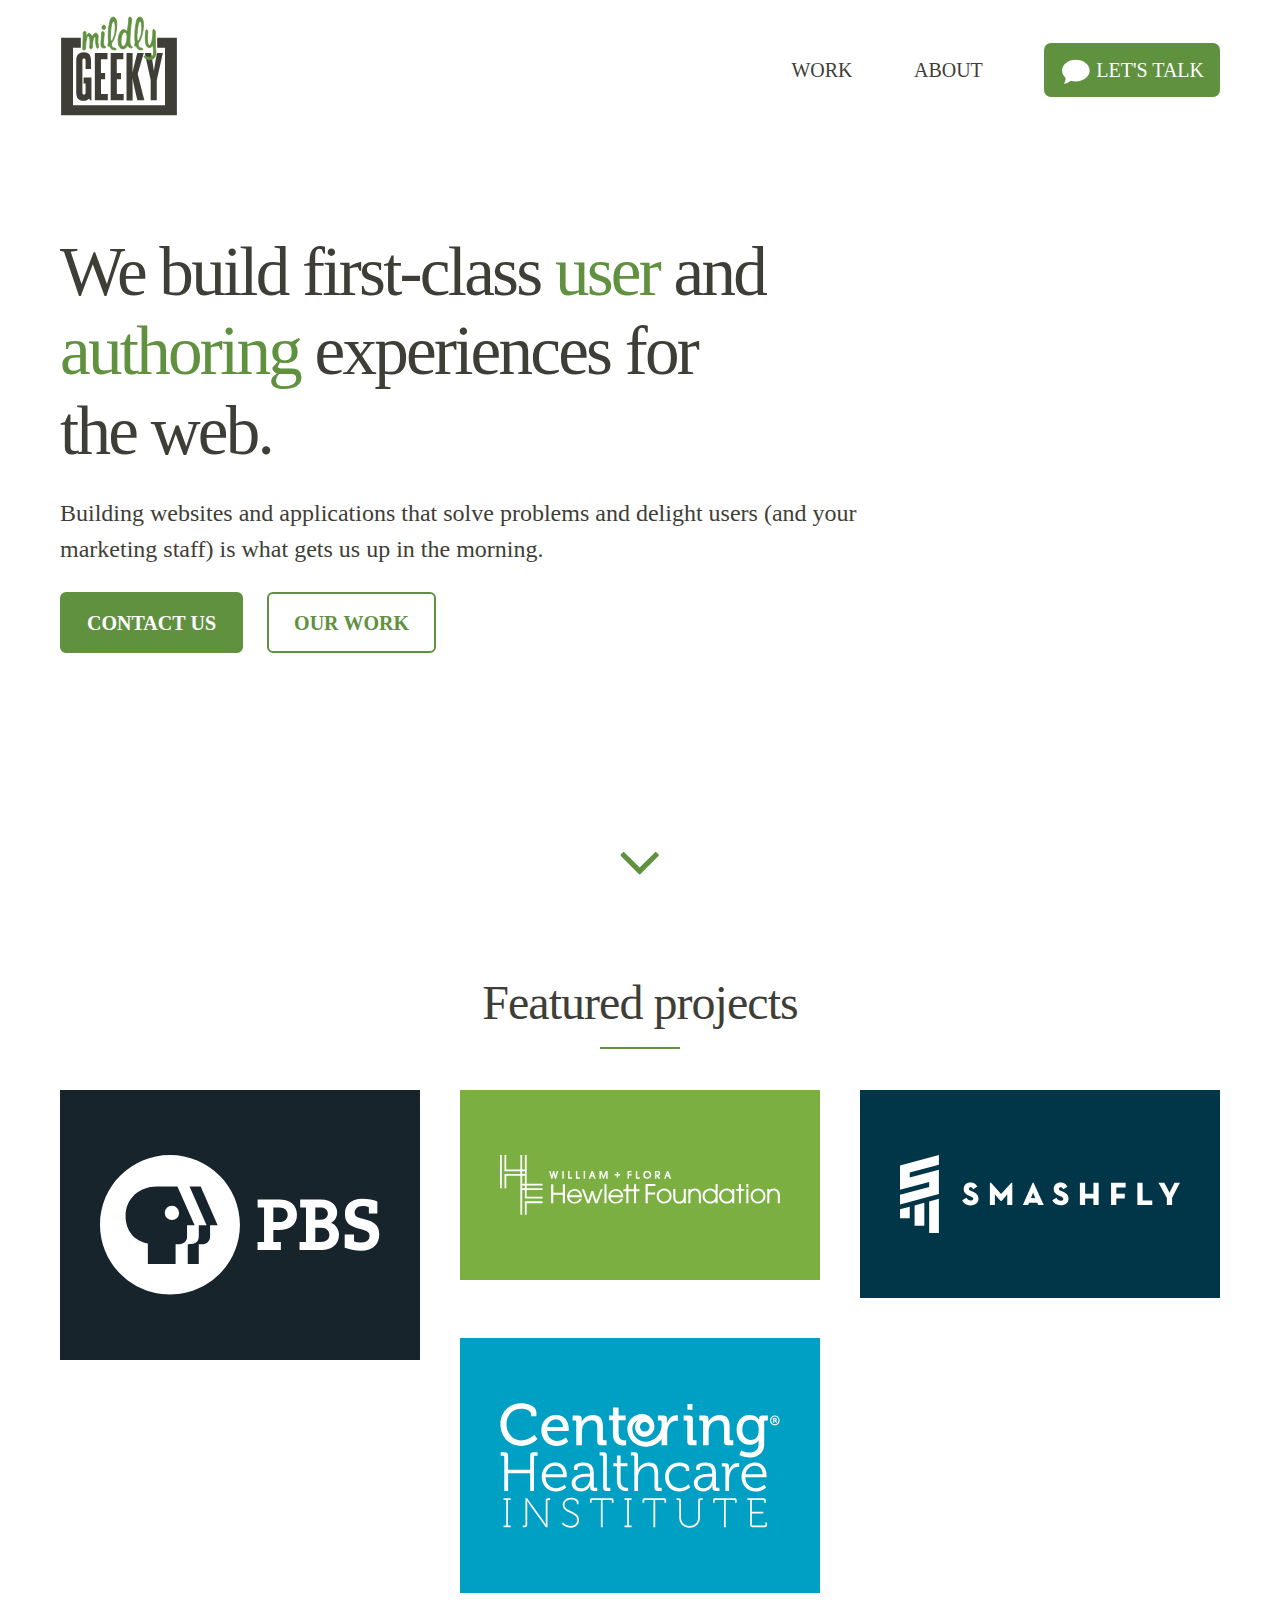
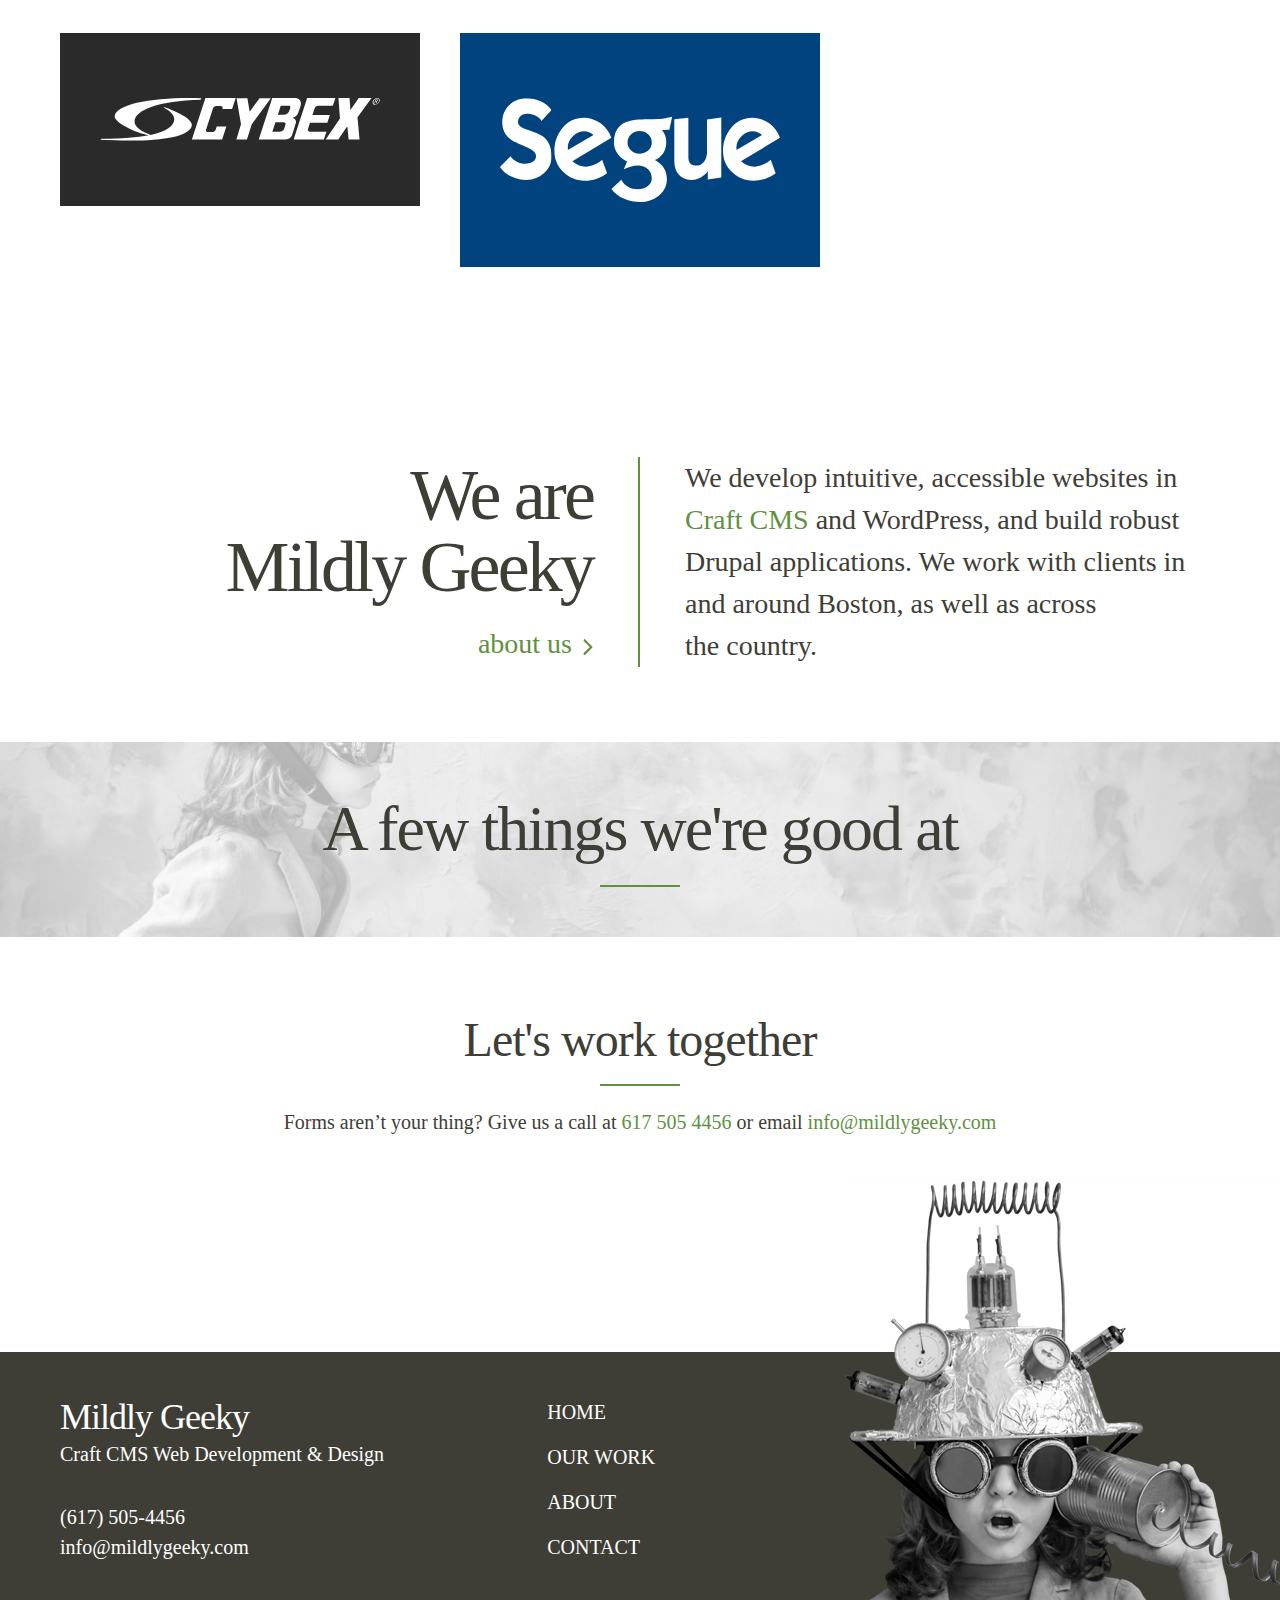
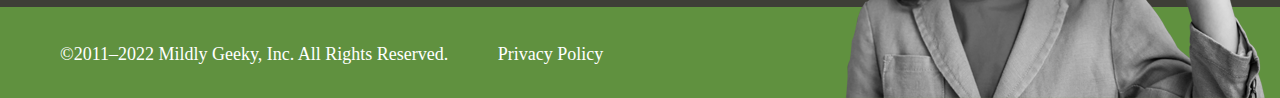
==== public/index.html @ 371261ff "Adds static site" ====
<!doctype html>
<html class="no-js" lang="">
<head>
    <meta charset="utf-8">
    <meta http-equiv="x-ua-compatible" content="ie=edge">
    <meta name="viewport" content="width=device-width, initial-scale=1">
    <script type="text/javascript" id="hs-script-loader" async defer src="https://js.hs-scripts.com/2358471.js"></script>
    <style>*{margin:0;padding:0;box-sizing:border-box}html{font-size:62.5%}body{font-family:"Whitney A","Whitney B","Helvetica Neue";color:#3e3e37;font-size:1.6rem;line-height:1.5;overflow-x:hidden;-webkit-font-smoothing:antialiased;-moz-osx-font-smoothing:grayscale}h1,h2,h3,h4,h5,h6{font-family:"Gotham A","Gotham B","Helvetica Neue";line-height:1.15;font-weight:400}h1,h2,h3,h4,h5,h6,ol blockquote,p,ul{margin-top:1em}h1:first-child,h2:first-child,h3:first-child,h4:first-child,h5:first-child,h6:first-child,ol blockquote:first-child,p:first-child,ul:first-child{margin-top:0}nav ol,nav ul{list-style:none}nav a{text-decoration:none;color:inherit}svg{max-width:100%}.container-wrap{padding:1em}.container{margin:0 auto;padding:0 20px;max-width:1200px}.cf:after{content:"";display:table;clear:both}.inline{display:inline-block}.inline-column{display:inline-block;float:left}.relative{position:relative}.hidden{display:none}.green-gradient{background-image:linear-gradient(-35deg,#497929 0,#60913f 70%)}.light-gray-gradient{background-image:linear-gradient(-35deg,#d9d9d9 0,#f6f6f6 70%)}.bold{font-weight:700}.centered{text-align:center}.uppercase{text-transform:uppercase}.heading--underlined{position:relative}.heading--underlined:after{content:"";width:80px;height:2px;background:#60913f;position:absolute;left:50%;margin-left:-40px;bottom:-.4em}.body-text a{color:#60913f;text-decoration:none}.body-text a:hover{color:#60913f;text-decoration:underline}.body-text p{margin:1em 0 0 0}.body-text p:first-of-type{margin-top:0}.green-link{color:#60913f;text-decoration:none}.green-link:hover{color:#457127}.green-link--hover-underline{color:#60913f;text-decoration:none}.green-link--hover-underline:hover{color:#457127;text-decoration:underline}h1{font-size:4.2rem;letter-spacing:-.04em;line-height:1}h2{font-size:3.6rem;letter-spacing:-.03em}h3{font-size:3.2rem;letter-spacing:-.02em}h4{font-size:2.8rem}h5{font-size:2rem}.large-text{font-size:2.2rem}.medium-text{font-size:2rem}.standard-text{font-size:1.8rem}.small-text{font-size:1.6rem}@media (min-width:768px){h1{font-size:5.4rem}h2{font-size:4.8rem}h3{font-size:4rem}h4{font-size:3.2rem}.large-text{font-size:2.6rem}.medium-text{font-size:2.2rem}.standard-text{font-size:1.9rem}.small-text{font-size:1.7rem}}@media (min-width:1260px){h1{font-size:7.2rem}h2{font-size:6.4rem}h3{font-size:4.8rem}h4{font-size:3.6rem}.large-text{font-size:2.8rem}.medium-text{font-size:2.4rem}.standard-text{font-size:2rem}.small-text{font-size:1.8rem}}button[type=submit],input[type=submit]{font-family:"Whitney A","Whitney B","Helvetica Neue"}.btn{display:inline-block;padding:.4em .6em;margin:0 1em .75em 0;font-size:1.6rem;border-width:2px;border-style:solid;border-radius:.3em;text-decoration:none;text-transform:uppercase;color:#fff;font-weight:700;transition:all .15s ease-in-out}.btn--small{padding:.4em .7em;font-size:1.6rem}.btn.solid-white{background-color:#fff;border-color:#fff;color:#60913f}.btn.white-outlined{background-color:transparant;border-color:#fff}.btn.white-outlined:hover{background-color:rgba(255,255,255,.2)}.btn.solid-green{background-color:#60913f;border-color:#60913f;color:#fff}.btn.green-outlined{background-color:transparant;border-color:#60913f;color:#60913f}.btn.green-outlined:hover{background-color:rgba(96,145,63,.2)}.btn.dark-outlined{background-color:transparant;border-color:#3e3e37;color:#3e3e37}.btn.dark-outlined:hover{background-color:rgba(200,200,200,.2)}.btn:hover{opacity:.8}.btn .sprite--right-arrow svg{display:inline;width:10px;height:16px;vertical-align:middle;margin:-4px 0 0 4px}@media (min-width:768px){.btn{padding:.5em .8em;border-radius:.3em;font-size:1.8rem}.btn--small{padding:.5em 1em;font-size:1.8rem}}@media (min-width:1024px){.btn{padding:.67em 1.25em;border-radius:.3em;font-size:2rem}.btn--small{padding:.5em 1em;font-size:1.8rem}}html{background:#fff}.svg-sprite{display:none}.block--large-padding{padding-top:50px;padding-bottom:50px}.block--medium-padding{padding-top:30px;padding-bottom:30px}.block--small-padding{padding-top:20px;padding-bottom:20px}.block--no-padding{padding-top:0;padding-bottom:0}@media (min-width:1024px){.block--large-padding{padding-top:75px;padding-bottom:75px}.block--medium-padding{padding-top:40px;padding-bottom:40px}}.title-bar{background:#60913f;margin-top:81px;color:#fff;padding:20px 0}.title-bar h3{font-weight:400;margin:0}@media (min-width:768px){.title-bar{margin-top:140px}}body.fixed .title-bar{margin-top:0;padding-top:81px}.horizontal-line hr{border:0;height:2px;background:#eaeaea}.hero .sprite--down-arrow{color:#60913f;display:block;z-index:1001;width:32px;height:18px;position:absolute;left:50%;margin-left:-16px;bottom:20px}.hero .sprite--down-arrow svg{display:inline-block;width:32px;height:18px}@media (min-width:768px){.hero .sprite--down-arrow{width:40px;height:23px;margin-left:-20px;bottom:25px}.hero .sprite--down-arrow svg{width:40px;height:23px}}.fade-on-hover{transition:opacity .2s}.fade-on-hover:hover{opacity:.7}.skip-link{position:absolute;top:-1000px;left:-1000px;height:1px;width:1px;text-align:left;overflow:hidden;font-size:12px}.skip-link:active,.skip-link:focus,.skip-link:hover{left:0;top:0;width:auto;height:auto;overflow:visible}.project-link{font-size:2rem;line-height:1;margin-top:1.5em}.project-link svg{width:20px;height:17px;vertical-align:top;margin:2px 7px 0 0;color:#3e3e37}.projects-filter{margin-bottom:50px}.projects-filter__filter{display:inline-block;width:23.5%;margin-right:2%}.projects-filter label{display:block;margin-bottom:5px;text-transform:uppercase}.projects-filter__reset{display:inline-block;width:10%;vertical-align:bottom;margin-bottom:3px}.projects-filter__reset button{border:0;background:0 0;line-height:52px;font-size:1.6rem;text-transform:uppercase;cursor:pointer}.projects-filter__reset button.hidden{display:none}.projects-filter__reset button .sprite{display:inline-block;margin-right:4px}.projects-filter__reset button .sprite svg{width:32px;height:32px;vertical-align:middle}.background-with-text{padding-top:100px;padding-bottom:100px}.background-with-text__inner{max-width:900px;text-align:center;margin:0 auto}@media (min-width:768px){.background-with-text{padding-top:125px;padding-bottom:125px}}@media (min-width:1024px){.background-with-text{padding-top:150px;padding-bottom:150px}}.big-ol-cta{padding:50px 0;color:#fff;text-align:center}.big-ol-cta h3{font-weight:400}.big-ol-cta p{margin:1em auto 1.33em;max-width:766px}.big-ol-cta__btns{margin-top:1em}.company-intro__heading{font-weight:400;margin:0}.company-intro__col{text-align:center}.company-intro__col:first-child{margin-bottom:20px}@media (min-width:1024px){.company-intro__columns{display:table-row}.company-intro__col{display:table-cell;vertical-align:middle;width:50%}.company-intro__col:first-child{text-align:right;border-right:2px solid #60913f;padding-right:45px;margin-bottom:0}.company-intro__col:last-child{text-align:left;padding-left:45px}}.company-intro .about-link{display:block;margin-top:20px;color:#60913f;text-decoration:none}.company-intro .about-link:hover span{text-decoration:underline}.company-intro .about-link svg{display:inline;width:10px;height:16px;vertical-align:middle;margin:0 0 0 4px}.contact-form .heading{margin-bottom:40px}.contact-form__text{text-align:center;margin-bottom:40px}.featured-projects{color:#fff;padding-top:40px;position:relative}.featured-projects__items{margin-bottom:0!important}.featured-projects__dots-container{position:relative}.featured-projects__dots-container .slick-dots{position:absolute;left:20px;text-align:left;bottom:30px}.featured-projects .featured-project{overflow:hidden}.featured-projects .featured-project__heading{font-weight:400;position:relative;margin-bottom:20px}.featured-projects .featured-project__heading:after{content:"";display:block;width:40px;height:2px;background:#fff;position:absolute;bottom:-20px;left:0}.featured-projects .featured-project__summary{margin-top:40px}.featured-projects .featured-project .view-project-btn{margin-top:25px;margin-bottom:45px}.featured-projects .featured-project__image{max-width:100%;display:block;margin:0;box-shadow:0 2px 24px 0 rgba(0,0,0,.5)}@media (max-width:767px){.featured-projects{margin-bottom:45px}.featured-projects .featured-project__image{max-width:100%;height:auto;margin:0 auto}.featured-projects__dots-container .slick-dots{bottom:-45px;left:0;text-align:center}.featured-projects__dots-container .slick-dots li button{border-color:#3e3e37}.featured-projects__dots-container .slick-dots li:hover button{border-color:#3e3e37}.featured-projects__dots-container .slick-dots li.slick-active button{background:#3e3e37;opacity:1}.featured-projects__dots-container .slick-dots li.slick-active:hover button{border-color:#3e3e37}}@media (min-width:768px){.featured-projects{padding-top:75px}.featured-projects .featured-project__right{display:inline-block}.featured-projects .featured-project .view-project-btn{margin-bottom:95px}.featured-projects__dots-container .slick-dots{bottom:45px}}@media (min-width:768px) and (max-width:1023px){.featured-projects .featured-project__column{display:table-cell}.featured-projects .featured-project__left{vertical-align:top;width:50%;padding-right:5%}.featured-projects .featured-project__right{vertical-align:bottom;width:50%}.featured-projects .featured-project__image{max-width:145%}}@media (min-width:1024px){.featured-projects .featured-project__column{display:table-cell}.featured-projects .featured-project__left{vertical-align:top;width:42%;padding-right:5%}.featured-projects .featured-project__right{vertical-align:bottom;width:58%}.featured-projects .featured-project .view-project-btn{margin-top:50px}}.form{max-width:1024px;margin:0 auto 50px auto}.form .form-group{margin-bottom:20px}.form .form-group label{display:block;margin-bottom:5px;text-transform:uppercase;color:#3e3e37}.form .form-group label.required:after{content:"";display:inline-block;width:10px;height:10px;vertical-align:top;margin:4px 0 0 7px;background:url(_ui/images/asterisk.svg);background-repeat:no-repeat;background-size:cover}.form .form-group ul.errors{margin-top:5px;list-style-type:none;color:#c00}.form input[type=email],.form input[type=text]{width:100%;font-size:1.6rem;border-radius:7px;border:1px solid #999;padding:12px 12px}.form textarea{width:100%;font-size:1.8rem;border-radius:7px;border:1px solid #999;padding:14px 18px;resize:vertical;height:100px;min-height:100px}.form .form-group.has-error input[type=email],.form .form-group.has-error input[type=text]{border-color:#c00}.form ::-webkit-input-placeholder{color:#a9a9a9;font-style:italic}.form ::-moz-placeholder{color:#a9a9a9;font-style:italic}.form :-ms-input-placeholder{color:#a9a9a9;font-style:italic}.form :-moz-placeholder{color:#a9a9a9;font-style:italic}.form .full-col{width:100%}.form__submit-row .required-field-info .text:before{content:"";display:inline-block;width:10px;height:10px;vertical-align:top;margin:4px 7px 0 0;background:url(_ui/images/asterisk.svg);background-repeat:no-repeat;background-size:cover}.form__submit-row button[type=submit]{float:right;margin-right:0;cursor:pointer}.form__submit-row button[type=submit]:disabled{background-color:#bcbcbc;border-color:#bcbcbc;cursor:not-allowed}@media (max-width:767px){.form{max-width:480px}}@media (min-width:768px){.form .form-group{margin-bottom:30px}.form .half-col{display:inline-block;width:48%}.form .half-col:not(:nth-child(2n)){margin-right:4%}.form .third-col{display:inline-block;float:left;width:30%}.form .third-col:not(:nth-child(3n)){margin-right:5%}}@media (min-width:1024px){.form input[type=email],.form input[type=text]{font-size:1.8rem;padding:14px 14px}}.site-footer{position:relative;color:#fff;margin-top:100px}.site-footer__contact,.site-footer__left,.site-footer__right{display:block;text-align:center}.site-footer__contact,.site-footer__left{margin-bottom:20px}.site-footer a{color:#fff;text-decoration:none;transition:all .15s ease-in-out}.site-footer a:hover{opacity:.5}.site-footer__image{display:none}.site-footer__top{background:#3e3e37;padding:45px 0 45px 0}.site-footer__top h4{font-weight:400;margin:0;letter-spacing:-1px}.site-footer__bottom{background:#60913f;line-height:1.5;padding:30px 0;text-align:center}.footer-nav li:not(:last-child){margin-bottom:.75em}.footer-nav a{text-transform:uppercase}.legal-nav{margin-top:4px}.legal-nav li{display:inline-block}.legal-nav li:not(:last-child):after{content:"|";opacity:.4;margin:0 8px}@media (min-width:540px){.site-footer__left,.site-footer__right{display:inline-block;float:left;text-align:left;margin-bottom:0}.site-footer__left{width:70%;padding-right:20px}.site-footer__right{width:30%}.site-footer__contact{position:absolute;bottom:0;left:20px;margin-bottom:0;text-align:left}}@media (min-width:900px){.site-footer__left{width:42%}.site-footer__right{width:25%}.site-footer__image{display:block;position:absolute;bottom:0;right:-160px;z-index:100}.site-footer__bottom{text-align:left}}@media (max-width:1199px){.site-footer__bottom .inline{display:block}}@media (min-width:1024px){.site-footer__image{right:-100px}}@media (min-width:1200px){__bottom{padding:42px 0}.legal-nav{margin-top:4px;margin-left:45px}}@media (min-width:1500px){.site-footer__image{right:0}}.site-header{position:absolute;top:0;left:0;z-index:10000;width:100%;padding-top:1em;padding-bottom:1em}.site-header__logo{display:inline-block;width:64px;height:54px;transition:all .15s ease-in-out}@media (min-width:768px){.site-header__logo{width:118px;height:100px}}.main-nav .contact svg{display:none}@media (max-width:579px){.main-nav{display:block;position:fixed;top:0;right:-260px;background:#3e3e37;width:260px;height:100%;padding:20px;color:#fff;transition:right .2s}.main-nav .close-mobile-nav{border:0;background:0 0;width:20px;height:20px;color:#fff;position:absolute;top:26px;right:20px;cursor:pointer}.main-nav .nav-links{margin-top:50px}.main-nav .nav-links li{display:block;margin:.75em 0;transition:opacity .2s}.main-nav .nav-links li:hover{opacity:.7}.main-nav .nav-links li a{text-transform:uppercase;font-size:1.8rem}}@media (min-width:580px){.main-nav{float:right}.main-nav .close-mobile-nav{display:none}.main-nav .nav-links{display:block;transition:all .15s ease-in-out;margin-top:0;text-transform:uppercase;font-size:1.8rem}.main-nav .nav-links a:not(.contact){display:inline-block;position:relative}.main-nav .nav-links li.active a{position:relative}.main-nav .nav-links li.active a .text{position:relative}.main-nav .nav-links li.active a .text:after{content:"";display:block;width:100%;height:2px;background:#60913f;position:absolute;bottom:-6px;left:0}.main-nav .nav-links a:hover{opacity:.7}.main-nav .nav-links li{display:inline-block;line-height:60px}.main-nav .nav-links li+li{margin-left:4.8vw}}@media (min-width:768px){.main-nav .nav-links{font-size:2rem}.main-nav .nav-links li{line-height:108px}.main-nav .nav-links li.active a .text:after{bottom:-8px}}@media (min-width:1360px){.main-nav .nav-links li+li{margin-left:3.6em}}@media (min-width:960px){.main-nav a.contact{background:#60913f;color:#fff;padding:.8em;border-radius:7px;transition:all .15s ease-in-out;position:relative}.main-nav a.contact svg{display:inline-block;position:relative;vertical-align:middle;width:32px;height:28px;fill:#fff;margin:-1px 4px 0 0}.main-nav li.active a.contact:after{display:none!important}}@media (max-width:579px){html.active-mobile-nav{overflow:hidden}html.active-mobile-nav .main-nav{overflow-y:auto;right:0}}.toggle-mobile-nav{width:25px;height:19px;background:0 0;color:#60913f;border:0;position:absolute;top:36px;right:20px;cursor:pointer}@media (min-width:580px){.toggle-mobile-nav{display:none}}@media (min-width:580px){body.fixed .site-header{position:fixed;background:rgba(255,255,255,.9);z-index:10000;box-shadow:0 5px 5px rgba(0,0,0,.15);padding-top:.65em;padding-bottom:.65em}body.fixed .site-header+*{margin-top:0}body.fixed .site-header__logo{width:64px;height:54px}body.fixed .nav-links li{display:inline-block;font-size:1.8rem;line-height:54px}body.fixed .nav-links a:not(.contact):after{bottom:.45em}body.fixed .nav-links a:not(.contact):hover:after{bottom:.7em}}@media (min-width:960px){body.fixed .contact{padding:.7em .8em}}.homepage-hero{padding-top:190px}.homepage-hero__inner{padding-bottom:100px}.homepage-hero__heading{font-size:3.6rem;line-height:1.15;font-weight:400}.homepage-hero__heading strong{color:#60913f;font-weight:inherit}.homepage-hero__text{margin-top:25px}.homepage-hero__buttons{margin-top:25px}@media (min-height:740px){.homepage-hero{height:100vh;padding:0}.homepage-hero__inner{position:absolute;top:50%;transform:translate(0,-50%);padding-right:20px;padding-bottom:0}}@media (min-width:480px){.homepage-hero__heading{font-size:4.2rem}}@media (min-width:768px) and (max-width:1319px){.homepage-hero__heading{font-size:5.4vw;max-width:825px}.homepage-hero__text{max-width:825px}}@media (min-width:1320px){.homepage-hero__heading{font-size:6.8rem;max-width:875px}.homepage-hero__text{max-width:875px}}.services-listing-container{margin-bottom:-30px}@media (min-width:480px) and (max-width:767px){.services-listing-container{margin-bottom:-6%}}@media (min-width:768px){.services-listing-container{margin-bottom:-5%}}.service-single{text-align:center;display:block;border-bottom:2px solid #eaeaea;padding-bottom:30px;margin-bottom:40px}.service-single__icon{display:block;position:relative;height:85px}.service-single__icon-container{width:85px;height:85px;position:absolute;left:50%;transform:translate(-50%,0)}.service-single__icon-container img{max-width:100%;height:auto}.service-single__title{display:block;font-size:2.4rem;line-height:1.1;font-weight:400;max-width:325px;margin:20px auto 0 auto}.service-single__description{margin-top:15px}.service-single__button{margin-top:25px}.service-single__button .btn{margin-right:0}@media (min-width:480px) and (max-width:767px){.service-single{display:inline-block;float:left;width:48%;margin-right:4%;margin-bottom:6%;padding-bottom:0;border-bottom:0}.service-single:nth-child(2n){margin-right:0}}@media (min-width:768px){.service-single{display:inline-block;float:left;width:31%;margin-right:3.5%;margin-bottom:5%;padding-bottom:0;border-bottom:0;padding-left:10px;padding-right:10px}.service-single:nth-child(3n){margin-right:0}.service-single__title{font-size:2.8rem}.service-single__icon{transition:all .1s}.service-single__icon:hover .service-single__icon-container{width:100px;height:100px;margin-top:-5px}.service-single__icon-container{transition:all .1s}}@media (min-width:1024px){.service-single__title{font-size:3.2rem}.service-single__icon{height:100px}.service-single__icon:hover .service-single__icon-container{width:120px;height:120px;margin-top:-10px}.service-single__icon-container{width:100px;height:100px}}.page-hero{padding-top:116px}.page-hero__inner{width:100%;padding:0 0 120px 0;color:#3e3e37}.page-hero__pre-heading{margin-bottom:12px}.page-hero__heading{font-weight:400;margin:0}.page-hero__icon{display:none}.page-hero .underlined{position:relative}.page-hero .underlined:after{content:"";display:block;width:48px;height:2px;background-color:#60913f;margin-top:25px}.page-hero__intro{margin-top:10px;max-width:720px}.page-hero--no-background:after{content:"";display:block;position:absolute;bottom:0;left:0;width:100%;height:192px;background-image:linear-gradient(-180deg,#fff 1%,#f7f7f7 98%);z-index:-1}@media (min-height:500px){.page-hero{height:100vh}.page-hero__inner{position:absolute;top:50%;left:50%;transform:translate(-50%,-50%);padding:0 20px}}@media (min-width:768px){.page-hero{padding-top:140px}}@media (min-width:900px){.page-hero__inner{width:900px}.page-hero .underlined:after{width:64px}}@media (min-width:1024px){.page-hero--has-icon .page-hero__inner{padding-left:150px}.page-hero__icon{display:block;width:105px;height:105px;position:absolute;top:50%;transform:translate(0,-50%);left:0}.page-hero__icon img{max-width:100%;height:auto}}@media (min-width:1260px){.page-hero--has-icon .page-hero__inner{padding-left:170px}.page-hero__icon{display:block;width:125px;height:125px}}.pagination{text-align:center}.pagination .current,.pagination a{display:inline-block;text-decoration:none;font-size:2rem;width:40px;height:40px;line-height:40px;margin:0 8px}.pagination a{background-color:#eaeaea;color:#3e3e37}.pagination a:hover{background-color:#60913f;color:#fff}.pagination .current{background-color:#3e3e37;color:#fff}.project-images__image{max-width:550px;margin:0 auto 30px auto}.project-images__image img{max-width:100%;height:auto;display:block;margin:0}.project-images__caption{margin-top:15px}@media (min-width:640px){.project-images__image{margin-bottom:50px}}@media (min-width:950px){.project-images__image{display:inline-block;float:left;width:47%;margin:0 6% 6% 0;max-width:auto}.project-images__image:nth-child(2n){margin-right:0}}.projects-listing .heading{margin-bottom:60px}.projects-listing__buttons{text-align:center}.projects-listing__container.loading{opacity:.2}.project-single{text-decoration:none;position:relative;padding:25px 0;transition:all .15s ease-in-out}.project-single .logo-container{display:table;width:100%}.project-single .logo{display:table-cell;width:100%;vertical-align:middle;padding:20px;transition:all .15s ease-in-out}.project-single .logo-image{display:block;margin:0 auto;max-width:100%;height:auto;transition:all .15s ease-in-out}.project-single .footer{display:block;text-align:center;color:#fff;font-size:2rem;line-height:2.5;text-transform:uppercase;height:0;overflow:hidden;transition:all .15s ease-in-out;position:absolute;bottom:0;left:0;width:100%}.project-single .footer .sprite svg{display:inline;width:10px;height:16px;vertical-align:middle;margin:-4px 0 0 6px}@media (max-width:479px){.project-single{display:block;max-width:325px;margin:0 auto 25px auto}}@media (min-width:480px){.project-single:after{content:"";display:block;width:100%;height:100%;position:absolute;top:0;left:0;transition:all .15s ease-in-out;z-index:-1}.project-single:hover .logo-image{margin-top:-40px;transition-delay:.2s}.project-single:hover .footer{height:50px;width:104%;bottom:-3%;left:-2%;transition-delay:.2s}.project-single:hover:after{width:104%;height:106%;top:-3%;left:-2%;transition-delay:.2s}}@media (min-width:480px) and (max-width:1023px){.project-single{display:inline-block;float:left;vertical-align:top;width:48%;margin-right:4%;margin-bottom:4%}.project-single:nth-child(2n){margin-right:0}.project-single .logo{padding:30px}}@media (min-width:1024px){.project-single{display:inline-block;float:left;vertical-align:top;width:31%;margin-right:3.5%;margin-bottom:3.5%}.project-single:nth-child(3n){margin-right:0}.project-single .logo{padding:40px}}.empty-project-single .logo{height:200px}.quote .sprite{opacity:.15;position:absolute;top:-50px;left:-35px}.quote .sprite svg{width:120px;height:90px}.quote footer{position:relative;margin-top:20px;padding-top:20px}.quote footer:before{content:"";display:block;width:40px;height:2px;position:absolute;top:0;left:0}@media (min-width:640px){.quote .sprite{top:-75px;left:-45px}.quote .sprite svg{width:200px;height:150px}}.quote-block .quote{margin-top:20px;padding:0}.quote-block .quote footer:before{background-color:#60913f}.quote-block.light-text .quote{color:#fff}.quote-block.light-text .quote footer:before{background-color:#fff}.quote-block__quote{padding:30px 0 0 50px;position:relative}.quote-block--no-image .quote-block__quote{max-width:900px;margin:0 auto}.quote-block--has-image .quote-block__quote{margin-bottom:40px}.quote-block--has-image img{max-width:100%;height:auto}@media (min-width:640px){.quote-block .quote{margin-top:50px}}@media (max-width:899px){.quote-block .container{max-width:640px;margin:0 auto}}@media (min-width:900px){.quote-block--has-image .quote-block__quote{width:35%;float:left;margin-bottom:0}.quote-block--has-image .quote-block__image{width:65%;float:right}}.project-quote{margin:20px 0;overflow:hidden;padding:0}.project-quote .container{position:relative}.project-quote .quote{position:relative;color:#fff}.project-quote .quote footer:before{background-color:#fff}.project-quote__inner{padding-top:40px}.project-quote__left{max-width:640px;margin:0 auto}.project-quote__image{display:block;max-width:640px;margin:40px auto 0 auto;box-shadow:0 2px 24px 0 rgba(0,0,0,.5)}@media (min-width:900px){.project-quote__inner{display:table-row;width:100%}.project-quote__column{display:table-cell}.project-quote__left{vertical-align:middle}.project-quote__right{vertical-align:bottom}.project-quote__image{max-width:100%;margin:0}}@media (min-width:900px) and (max-width:1199px){.project-quote__left{width:52%;padding-left:50px;padding-right:5%}.project-quote__right{width:48%;padding-top:60px}}@media (min-width:1200px){.project-quote__left{width:42%;padding-left:50px;padding-right:5%}.project-quote__right{width:58%;padding-top:75px}}.services-carousel{padding:50px 45px;background-size:auto 100%;background-position:center center;text-align:center}.services-carousel h2{font-weight:400}.services-carousel__header h2{position:relative}.services-carousel__header h2:after{display:block;width:80px;height:2px;background-color:#60913f;content:'';margin:.3em auto 0}.services-carousel__slide .container{max-width:640px;margin-bottom:40px}.services-carousel__slide-header h4{margin-top:.67em;font-family:"Whitney A","Whitney B","Helvetica Neue";color:#60913f;font-weight:400}.services-carousel__slide-blurb{margin:1em 0}.services-carousel__icon-container{width:100px;height:100px;margin:40px auto 30px auto}.services-carousel__icon-container img{max-width:100%;height:auto}.team-members .container{margin-bottom:-30px}.team-members__items{max-width:300px;margin:0 auto}.team-members .heading{margin-bottom:75px}@media (min-width:480px){.team-members__items{max-width:580%}}@media (min-width:768px){.team-members__items{max-width:100%}}.team-member{text-align:center;line-height:1.2;margin-bottom:30px}.team-member img{max-width:100%;height:auto;display:block;margin:0 0 15px 0}.team-member__name{font-weight:400;margin-bottom:.25em}@media (min-width:480px){.team-member{display:inline-block;float:left}}@media (min-width:480px) and (max-width:766px){.team-member{width:48%;margin-right:4%}.team-member:nth-child(2n){margin-right:0}}@media (min-width:768px){.team-member{width:23.125%;margin-right:2.5%}.team-member:nth-child(4n){margin-right:0}}.text-block .container{max-width:900px}.text-block--has-sidebar .text-block__body{margin-bottom:30px}.text-block__heading{margin:1em 0 .25em 0;font-weight:400;text-transform:uppercase}.text-block__heading:first-child{margin-top:0}.text-block__heading--small{font-size:2.2rem}.text-block__heading--medium{font-size:3.2rem}.text-block__heading--large{font-size:4.2rem}.text-block__sidebar ul{list-style-type:none;margin-top:.5em}.text-block__sidebar ul li{margin-bottom:.25em}@media (min-width:1024px){.text-block--has-sidebar .text-block__body{display:inline-block;float:left;width:83%;padding-right:5%;margin-bottom:0}.text-block--has-sidebar .text-block__sidebar{display:inline-block;float:left;width:27%;margin-right:-12%}}.text-section h5{text-transform:uppercase;font-weight:400;margin:.25em 0}.text-section__sidebar{margin-top:40px}.text-section__sidebar ul{list-style-type:none;margin-top:.5em}.text-section__sidebar ul li{margin-bottom:.25em}@media (min-width:768px){.text-section__col{display:inline-block;float:left}.text-section__heading{width:14%;margin-right:3%}.text-section__content{width:73%}.text-section--has-sidebar .text-section__content{width:54%;margin-right:4%}.text-section__sidebar{width:25%;margin-top:0}}@media (min-width:768px) and (max-width:1023px){.text-section__heading{width:14%;margin-right:3%}.text-section__content{width:83%}.text-section--has-sidebar .text-section__content{width:83%;margin-right:0}.text-section__sidebar{width:100%;margin-left:17%;margin-top:40px}}.mfp-bg{top:0;left:0;width:100%;height:100%;z-index:10102;overflow:hidden;position:fixed;background:#0b0b0b;opacity:.8}.mfp-wrap{top:0;left:0;width:100%;height:100%;z-index:10103;position:fixed;outline:0!important;-webkit-backface-visibility:hidden}.mfp-container{text-align:center;position:absolute;width:100%;height:100%;left:0;top:0;padding:0 8px;box-sizing:border-box}.mfp-container:before{content:'';display:inline-block;height:100%;vertical-align:middle}.mfp-align-top .mfp-container:before{display:none}.mfp-content{position:relative;display:inline-block;vertical-align:middle;margin:0 auto;text-align:left;z-index:10105}.mfp-ajax-holder .mfp-content,.mfp-inline-holder .mfp-content{width:100%;cursor:auto}.mfp-ajax-cur{cursor:progress}.mfp-zoom-out-cur,.mfp-zoom-out-cur .mfp-image-holder .mfp-close{cursor:zoom-out}.mfp-zoom{cursor:pointer;cursor:zoom-in}.mfp-auto-cursor .mfp-content{cursor:auto}.mfp-arrow,.mfp-close,.mfp-counter,.mfp-preloader{user-select:none}.mfp-loading.mfp-figure{display:none}.mfp-hide{display:none!important}.mfp-preloader{color:#ccc;position:absolute;top:50%;width:auto;text-align:center;margin-top:-.8em;left:8px;right:8px;z-index:10104}.mfp-preloader a{color:#ccc}.mfp-preloader a:hover{color:#fff}.mfp-s-ready .mfp-preloader{display:none}.mfp-s-error .mfp-content{display:none}button.mfp-arrow,button.mfp-close{overflow:visible;cursor:pointer;background:0 0;border:0;-webkit-appearance:none;display:block;outline:0;padding:0;z-index:10106;box-shadow:none;touch-action:manipulation}button::-moz-focus-inner{padding:0;border:0}.mfp-close{width:44px;height:44px;line-height:44px;position:absolute;right:0;top:0;text-decoration:none;text-align:center;opacity:.65;padding:0 0 18px 10px;color:#fff;font-style:normal;font-size:28px;font-family:Arial,Baskerville,monospace}.mfp-close:focus,.mfp-close:hover{opacity:1}.mfp-close:active{top:1px}.mfp-close-btn-in .mfp-close{color:#333}.mfp-iframe-holder .mfp-close,.mfp-image-holder .mfp-close{color:#fff;right:-6px;text-align:right;padding-right:6px;width:100%}.mfp-counter{position:absolute;top:0;right:0;color:#ccc;font-size:12px;line-height:18px;white-space:nowrap}.mfp-arrow{position:absolute;opacity:.65;margin:0;top:50%;margin-top:-55px;padding:0;width:90px;height:110px;-webkit-tap-highlight-color:transparent}.mfp-arrow:active{margin-top:-54px}.mfp-arrow:focus,.mfp-arrow:hover{opacity:1}.mfp-arrow:after,.mfp-arrow:before{content:'';display:block;width:0;height:0;position:absolute;left:0;top:0;margin-top:35px;margin-left:35px;border:medium inset transparent}.mfp-arrow:after{border-top-width:13px;border-bottom-width:13px;top:8px}.mfp-arrow:before{border-top-width:21px;border-bottom-width:21px;opacity:.7}.mfp-arrow-left{left:0}.mfp-arrow-left:after{border-right:17px solid #fff;margin-left:31px}.mfp-arrow-left:before{margin-left:25px;border-right:27px solid #3f3f3f}.mfp-arrow-right{right:0}.mfp-arrow-right:after{border-left:17px solid #fff;margin-left:39px}.mfp-arrow-right:before{border-left:27px solid #3f3f3f}.mfp-iframe-holder{padding-top:40px;padding-bottom:40px}.mfp-iframe-holder .mfp-content{line-height:0;width:100%;max-width:900px}.mfp-iframe-holder .mfp-close{top:-40px}.mfp-iframe-scaler{width:100%;height:0;overflow:hidden;padding-top:56.25%}.mfp-iframe-scaler iframe{position:absolute;display:block;top:0;left:0;width:100%;height:100%;box-shadow:0 0 8px rgba(0,0,0,.6);background:#000}img.mfp-img{width:auto;max-width:100%;height:auto;display:block;line-height:0;box-sizing:border-box;padding:40px 0 40px;margin:0 auto}.mfp-figure{line-height:0}.mfp-figure:after{content:'';position:absolute;left:0;top:40px;bottom:40px;display:block;right:0;width:auto;height:auto;z-index:-1;box-shadow:0 0 8px rgba(0,0,0,.6);background:#444}.mfp-figure small{color:#bdbdbd;display:block;font-size:12px;line-height:14px}.mfp-figure figure{margin:0}.mfp-bottom-bar{margin-top:-36px;position:absolute;top:100%;left:0;width:100%;cursor:auto}.mfp-title{text-align:left;line-height:18px;color:#f3f3f3;word-wrap:break-word;padding-right:36px}.mfp-image-holder .mfp-content{max-width:100%}.mfp-gallery .mfp-image-holder .mfp-figure{cursor:pointer}@media screen and (max-width:800px) and (orientation:landscape),screen and (max-height:300px){.mfp-img-mobile .mfp-image-holder{padding-left:0;padding-right:0}.mfp-img-mobile img.mfp-img{padding:0}.mfp-img-mobile .mfp-figure:after{top:0;bottom:0}.mfp-img-mobile .mfp-figure small{display:inline;margin-left:5px}.mfp-img-mobile .mfp-bottom-bar{background:rgba(0,0,0,.6);bottom:0;margin:0;top:auto;padding:3px 5px;position:fixed;box-sizing:border-box}.mfp-img-mobile .mfp-bottom-bar:empty{padding:0}.mfp-img-mobile .mfp-counter{right:5px;top:3px}.mfp-img-mobile .mfp-close{top:0;right:0;width:35px;height:35px;line-height:35px;background:rgba(0,0,0,.6);position:fixed;text-align:center;padding:0}}@media all and (max-width:900px){.mfp-arrow{transform:scale(.75)}.mfp-arrow-left{transform-origin:0}.mfp-arrow-right{transform-origin:100%}.mfp-container{padding-left:6px;padding-right:6px}}.selectboxit-container{position:relative;display:inline-block;vertical-align:top}.selectboxit-container *{font-size:1.8rem;-webkit-touch-callout:none;-o-user-select:none;user-select:none;outline:0;white-space:nowrap}.selectboxit-container .selectboxit{width:220px;cursor:pointer;margin:0;padding:0;overflow:hidden;border-radius:7px;border:1px solid #999;display:block;position:relative}.selectboxit-container .selectboxit:after{content:"";display:block;height:40px;width:40px;background:url(_ui/images/dropdown-arrow.svg);background-repeat:no-repeat;background-size:18px 11px;background-position:center center;position:absolute;top:0;right:0}.selectboxit-container select{display:block;width:100%}.selectboxit-container{width:100%}.selectboxit-container .selectboxit{width:100%}.selectboxit-container .selectboxit-open:after{content:"\f106"}.selectboxit-container .selectboxit-options a,.selectboxit-container span{height:40px;line-height:40px;display:block}.form--small-fields .selectboxit-container .selectboxit-options a,.form--small-fields .selectboxit-container span{height:40px;line-height:4rem}.selectboxit-container .selectboxit:focus{outline:0}.selectboxit-options .selectboxit-disabled,.selectboxit.selectboxit-disabled{opacity:.65;box-shadow:none;cursor:default}.selectboxit-text{text-indent:5px;overflow:hidden;text-overflow:ellipsis;float:left;position:absolute;top:0;left:5px}.selectboxit .selectboxit-option-icon-container{display:none}.selectboxit-container .selectboxit-options{box-sizing:border-box;min-width:100%;margin:0;padding:0;list-style:none;position:absolute;overflow-x:hidden;overflow-y:auto;cursor:pointer;display:none;z-index:99999;border-radius:8px;text-align:left;box-shadow:none}.selectboxit-option .selectboxit-option-anchor{padding:0 2px}.selectboxit-option .selectboxit-option-anchor:hover{text-decoration:none}.selectboxit-optgroup-header,.selectboxit-option{text-indent:5px;margin:0;list-style-type:none}.selectboxit-option-first{border-top-right-radius:2px;border-top-left-radius:2px}.selectboxit-optgroup-header+.selectboxit-option-first{border-top-right-radius:0;border-top-left-radius:0}.selectboxit-option-last{border-bottom-right-radius:2px;border-bottom-left-radius:2px}.selectboxit-optgroup-header{font-weight:700}.selectboxit-optgroup-header:hover{cursor:default}.selectboxit-arrow-container{width:48px;position:absolute;right:0}.selectboxit .selectboxit-arrow-container .selectboxit-arrow{margin:0 auto;position:absolute;top:50%;right:0;left:0;display:none}.selectboxit .selectboxit-arrow-container .selectboxit-arrow.ui-icon{display:none;top:30%}.selectboxit-container .selectboxit-option-icon{margin:0;padding:0;vertical-align:middle}.selectboxit-option-icon-url{width:18px;background-size:18px 18px;background-repeat:no-repeat;height:100%;background-position:center;float:left}.selectboxit-rendering{display:inline-block!important;zoom:1!important;visibility:visible!important;position:absolute!important;top:-9999px!important;left:-9999px!important}.jqueryui .ui-icon{background-color:inherit}.jqueryui .ui-icon-triangle-1-s{background-position:-64px -16px}.selectboxit-btn{background-color:#fff}.selectboxit-btn.selectboxit-enabled:active,.selectboxit-btn.selectboxit-enabled:focus,.selectboxit-btn.selectboxit-enabled:hover{color:#333;background-color:#fff}.selectboxit-btn.selectboxit-enabled:focus,.selectboxit-btn.selectboxit-enabled:hover{color:#333;text-decoration:none;background-position:0 -15px}.selectboxit-default-arrow{width:0;height:0;border-top:4px solid #000;border-right:4px solid transparent;border-left:4px solid transparent}.selectboxit-list{background-color:#fff;border:1px solid #ccc;border:1px solid rgba(0,0,0,.2)}.selectboxit-list .selectboxit-option-anchor{color:#333}.selectboxit-list>.selectboxit-focus>.selectboxit-option-anchor{color:#4a4a4a;background-color:#fff}.selectboxit-list>.selectboxit-focus>.selectboxit-option-anchor:hover{background-color:#d7453e;color:#fff}.selectboxit-list>.selectboxit-disabled>.selectboxit-option-anchor{color:#999}.selectboxit-container *{font-size:1.6rem;padding-left:4px}.selectboxit-container .selectboxit:after{height:44px;line-height:44px}.selectboxit-container .selectboxit-options a,.selectboxit-container span{height:44px;line-height:44px}@media (min-width:1024px){.selectboxit-container *{font-size:1.8rem}.selectboxit-container .selectboxit:after{height:52px;line-height:52px}.selectboxit-container .selectboxit-options a,.selectboxit-container span{height:52px;line-height:52px}}@media screen and (min-width:1180px){.selectboxit-arrow-container{width:52px}.selectboxit-container .selectboxit:after{height:52px;width:52px;background-size:20px 12px}}.slick-slider{position:relative;display:block;box-sizing:border-box;-webkit-touch-callout:none;user-select:none;touch-action:pan-y;-webkit-tap-highlight-color:transparent}.slick-list{position:relative;overflow:hidden;display:block;margin:0;padding:0}.slick-list:focus{outline:0}.slick-list.dragging{cursor:pointer;cursor:hand}.slick-slider .slick-list,.slick-slider .slick-track{transform:translate3d(0,0,0)}.slick-track{position:relative;left:0;top:0;display:block}.slick-track:after,.slick-track:before{content:"";display:table}.slick-track:after{clear:both}.slick-loading .slick-track{visibility:hidden}.slick-slide{float:left;height:100%;min-height:1px;display:none}[dir=rtl] .slick-slide{float:right}.slick-slide img{display:block}.slick-slide.slick-loading img{display:none}.slick-slide.dragging img{pointer-events:none}.slick-initialized .slick-slide{display:block}.slick-loading .slick-slide{visibility:hidden}.slick-vertical .slick-slide{display:block;height:auto;border:1px solid transparent}.slick-arrow.slick-hidden{display:none}.slick-loading .slick-list{background:#fff url(_ui/images/ajax-loader.gif) center center no-repeat}@font-face{font-family:slick;src:url(https://mildlygeeky.com/fonts/slick.eot);src:url(https://mildlygeeky.com/fonts/slick.eot?#iefix) format("embedded-opentype"),url(https://mildlygeeky.com/fonts/slick.woff) format("woff"),url(https://mildlygeeky.com/fonts/slick.ttf) format("truetype"),url(https://mildlygeeky.com/fonts/slick.svg#slick) format("svg");font-weight:400;font-style:normal}.slick-next,.slick-prev{position:absolute;display:block;height:34px;width:20px;line-height:0;font-size:0;cursor:pointer;background:0 0;color:transparent;top:50%;transform:translate(0,-50%);padding:0;border:none;outline:0}.slick-next.slick-disabled:before,.slick-prev.slick-disabled:before{opacity:.25}.slick-next:before,.slick-prev:before{font-family:slick;font-size:20px;line-height:1;color:#fff;opacity:.75}.slick-prev{display:inline-block;width:20px;height:34px;left:-25px;background-image:url(https://mildlygeeky.com/images/left-arrow.svg);background-size:20px auto}.slick-next{display:inline-block;width:20px;right:-25px;background-image:url(https://mildlygeeky.com/images/right-arrow.svg);background-size:20px auto}.slick-dotted.slick-slider{margin-bottom:30px}.slick-dots{position:absolute;bottom:-25px;list-style:none;display:block;text-align:center;padding:0;margin:0;width:100%}.slick-dots li{position:relative;display:inline-block;height:20px;width:20px;margin:0 5px;padding:0;cursor:pointer}.slick-dots li button{border:2px solid #3e3e37;background:0 0;border-radius:8px;display:block;height:18px;width:18px;outline:0;line-height:0;font-size:0;color:transparent;padding:5px;cursor:pointer;transition:all .15s ease-in-out}.slick-dots li:hover button{border-color:#60913f}.slick-dots li.slick-active button{background:#3e3e37;opacity:1}.slick-dots li.slick-active:hover button{border-color:#3e3e37}.slick-dots--white li button{border-color:#fff}.slick-dots--white li:hover button{border-color:#fff}.slick-dots--white li.slick-active button{background:#fff;opacity:1}.slick-dots--white li.slick-active:hover button{border-color:#fff}</style>
    <link rel="apple-touch-icon" sizes="57x57" href="apple-icon-57x57.png">
    <link rel="apple-touch-icon" sizes="60x60" href="apple-icon-60x60.png">
    <link rel="apple-touch-icon" sizes="72x72" href="apple-icon-72x72.png">
    <link rel="apple-touch-icon" sizes="76x76" href="apple-icon-76x76.png">
    <link rel="apple-touch-icon" sizes="114x114" href="apple-icon-114x114.png">
    <link rel="apple-touch-icon" sizes="120x120" href="apple-icon-120x120.png">
    <link rel="apple-touch-icon" sizes="144x144" href="apple-icon-144x144.png">
    <link rel="apple-touch-icon" sizes="152x152" href="apple-icon-152x152.png">
    <link rel="apple-touch-icon" sizes="180x180" href="apple-icon-180x180.png">
    <link rel="icon" type="image/png" sizes="192x192"  href="android-icon-192x192.png">
    <link rel="icon" type="image/png" sizes="32x32" href="favicon-32x32.png">
    <link rel="icon" type="image/png" sizes="96x96" href="favicon-96x96.png">
    <link rel="icon" type="image/png" sizes="16x16" href="favicon-16x16.png">
    <link rel="manifest" href="manifest.json">
    <meta name="msapplication-TileColor" content="#ffffff">
    <meta name="msapplication-TileImage" content="/ms-icon-144x144.png">
    <meta name="theme-color" content="#ffffff">
    <title>Mildly Geeky | Boston Web Design and Craft CMS Development</title><meta
http-equiv="Content-Type" content="text/html; charset=utf-8" /><meta
name="referrer" content="no-referrer-when-downgrade" /><meta
name="description" content="Mildly Geeky is a small five person web development and design firm. We build sites in Craft, WordPress, and Drupal for mid-size corporations and nonprofits." /><meta
name="generator" content="SEOmatic" /><link
rel="canonical" href="index.html" /><link
rel="alternate" href="index.html" hreflang="x-default" /><meta
name="geo.placename" content="Mildly Geeky" /><meta
name="dcterms.Identifier" content="index.html" /><meta
name="dcterms.Format" content="text/html" /><meta
name="dcterms.Relation" content="Boston Web Design and Craft CMS Development" /><meta
name="dcterms.Language" content="en" /><meta
name="dcterms.Publisher" content="Boston Web Design and Craft CMS Development" /><meta
name="dcterms.Type" content="text/html" /><meta
name="dcterms.Coverage" content="https://mildlygeeky.com/" /><meta
name="dcterms.Rights" content="Copyright &copy;2022 Mildly Geeky." /><meta
name="dcterms.Title" content="Mildly Geeky" /><meta
name="dcterms.Subject" content="" /><meta
name="dcterms.Contributor" content="Boston Web Design and Craft CMS Development" /><meta
name="dcterms.Date" content="2022-01-01" /><meta
name="dcterms.Description" content="Mildly Geeky is a small five person web development and design firm. We build sites in Craft, WordPress, and Drupal for mid-size corporations and nonprofits." /><meta
property="og:type" content="website" /><meta
property="og:locale" content="en_us" /><meta
property="og:url" content="index.html" /><meta
property="og:title" content="Mildly Geeky | Boston Web Design and Craft CMS Development" /><meta
property="og:description" content="Mildly Geeky is a small five person web development and design firm. We build sites in Craft, WordPress, and Drupal for mid-size corporations and nonprofits." /><meta
property="og:site_name" content="Boston Web Design and Craft CMS Development" /><link
type="text/plain" rel="author" href="humans.txt" /> <script type="application/ld+json">{"@context":"http://schema.org","@type":"Corporation","name":"Mildly Geeky","url":"index.html","location":{"@type":"Place","name":"Mildly Geeky","url":"index.html"}}</script>  <script type="application/ld+json">{"@context":"http://schema.org","@type":"WebSite","name":"Boston Web Design and Craft CMS Development","url":"index.html","copyrightHolder":{"@type":"Corporation","name":"Mildly Geeky","url":"index.html","location":{"@type":"Place","name":"Mildly Geeky","url":"index.html"}},"author":{"@type":"Corporation","name":"Mildly Geeky","url":"index.html","location":{"@type":"Place","name":"Mildly Geeky","url":"index.html"}},"creator":{"@type":"Organization"}}</script>  <script type="application/ld+json">{"@context":"http://schema.org","@type":"Place","name":"Mildly Geeky","url":"index.html"}</script>  <script type="application/ld+json">{"@context":"http://schema.org","@type":"WebPage","name":"Mildly Geeky","description":"Mildly Geeky is a small five person web development and design firm. We build sites in Craft, WordPress, and Drupal for mid-size corporations and nonprofits.","url":"index.html","mainEntityOfPage":"index.html","inLanguage":"en_us","headline":"Mildly Geeky","dateCreated":"2017-01-13T21:26:06+0000","dateModified":"2019-09-20T20:26:32+0000","datePublished":"2018-03-23T19:05:54+0000","copyrightYear":"2018","author":{"@type":"Corporation","name":"Mildly Geeky","url":"index.html","location":{"@type":"Place","name":"Mildly Geeky","url":"index.html"}},"copyrightHolder":{"@type":"Corporation","name":"Mildly Geeky","url":"index.html","location":{"@type":"Place","name":"Mildly Geeky","url":"index.html"}},"publisher":{"@type":"Organization","name":"Mildly Geeky","url":"index.html","location":{"@type":"Place","name":"Mildly Geeky","url":"index.html"}},"breadcrumb":{"@type":"BreadcrumbList","itemListElement":[{"@type":"ListItem","position":"1","item":{"@id":"index.html","name":"Homepage"}}]}}</script>  <script type="application/ld+json">{"@context":"http://schema.org","@type":"BreadcrumbList","itemListElement":[{"@type":"ListItem","position":"1","item":{"@id":"index.html","name":"Homepage"}}]}</script>  <script>(function(i,s,o,g,r,a,m){i['GoogleAnalyticsObject']=r;i[r]=i[r]||function(){(i[r].q=i[r].q||[]).push(arguments)},i[r].l=1*new Date();a=s.createElement(o),m=s.getElementsByTagName(o)[0];a.async=1;a.src=g;m.parentNode.insertBefore(a,m)})(window,document,'script','//www.google-analytics.com/analytics.js','ga');ga('create','UA-28592067-1','auto');ga('require','displayfeatures');ga('require','linkid');ga('send','pageview');</script>     <script>document.documentElement.className = document.documentElement.className.replace("no-js", "js");</script>
    
    <script>loadjs=function(){function e(e,n){e=e.push?e:[e];var t,r,o,i,c=[],s=e.length,h=s;for(t=function(e,t){t.length&&c.push(e),h--,h||n(c)};s--;)r=e[s],o=u[r],o?t(r,o):(i=f[r]=f[r]||[],i.push(t))}function n(e,n){if(e){var t=f[e];if(u[e]=n,t)for(;t.length;)t[0](e,n),t.splice(0,1)}}function t(e,n,r,o){var c,u,f=document,s=r.async,h=(r.numRetries||0)+1,a=r.before||i;o=o||0,/\.css$/.test(e)?(c=!0,u=f.createElement("link"),u.rel="stylesheet",u.href=e):(u=f.createElement("script"),u.src=e,u.async=void 0===s||s),u.onload=u.onerror=u.onbeforeload=function(i){var f=i.type[0];if(c&&"hideFocus"in u)try{u.sheet.cssText.length||(f="e")}catch(e){f="e"}return"e"==f&&(o+=1,o<h)?t(e,n,r,o):void n(e,f,i.defaultPrevented)},a(e,u),f.head.appendChild(u)}function r(e,n,r){e=e.push?e:[e];var o,i,c=e.length,u=c,f=[];for(o=function(e,t,r){if("e"==t&&f.push(e),"b"==t){if(!r)return;f.push(e)}c--,c||n(f)},i=0;i<u;i++)t(e[i],o,r)}function o(e,t,o){var u,f;if(t&&t.trim&&(u=t),f=(u?o:t)||{},u){if(u in c)throw"LoadJS";c[u]=!0}r(e,function(e){e.length?(f.error||i)(e):(f.success||i)(),n(u,e)},f)}var i=function(){},c={},u={},f={};return o.ready=function(n,t){return e(n,function(e){e.length?(t.error||i)(e):(t.success||i)()}),o},o.done=function(e){n(e,[])},o.reset=function(){c={},u={},f={}},o}();
</script>
    <script>!function(e){"use strict";var n=function(n,t,o){function i(e){if(a.body)return e();setTimeout(function(){i(e)})}function r(){l.addEventListener&&l.removeEventListener("load",r),l.media=o||"all"}var d,a=e.document,l=a.createElement("link");if(t)d=t;else{var f=(a.body||a.getElementsByTagName("head")[0]).childNodes;d=f[f.length-1]}var s=a.styleSheets;l.rel="stylesheet",l.href=n,l.media="only x",i(function(){d.parentNode.insertBefore(l,t?d:d.nextSibling)});var u=function(e){for(var n=l.href,t=s.length;t--;)if(s[t].href===n)return e();setTimeout(function(){u(e)})};return l.addEventListener&&l.addEventListener("load",r),l.onloadcssdefined=u,u(r),l};"undefined"!=typeof exports?exports.loadCSS=n:e.loadCSS=n}("undefined"!=typeof global?global:this);</script>
    <script>!function(t){"use strict";t.loadCSS||(t.loadCSS=function(){});var e=loadCSS.relpreload={};if(e.support=function(){var e;try{e=t.document.createElement("link").relList.supports("preload")}catch(t){e=!1}return function(){return e}}(),e.bindMediaToggle=function(t){function e(){t.media=a}var a=t.media||"all";t.addEventListener?t.addEventListener("load",e):t.attachEvent&&t.attachEvent("onload",e),setTimeout(function(){t.rel="stylesheet",t.media="only x"}),setTimeout(e,3e3)},e.poly=function(){if(!e.support())for(var a=t.document.getElementsByTagName("link"),n=0;n<a.length;n++){var o=a[n];"preload"!==o.rel||"style"!==o.getAttribute("as")||o.getAttribute("data-loadcss")||(o.setAttribute("data-loadcss",!0),e.bindMediaToggle(o))}},!e.support()){e.poly();var a=t.setInterval(e.poly,500);t.addEventListener?t.addEventListener("load",function(){e.poly(),t.clearInterval(a)}):t.attachEvent&&t.attachEvent("onload",function(){e.poly(),t.clearInterval(a)})}"undefined"!=typeof exports?exports.loadCSS=loadCSS:t.loadCSS=loadCSS}("undefined"!=typeof global?global:this);</script>
    <link
        as="style"
        href="https://cloud.typography.com/7186292/7925372/css/fonts.css"
        onload="this.rel='stylesheet'"
        rel="preload" />
    <noscript>
        <link href="https://cloud.typography.com/7186292/7925372/css/fonts.css" rel="stylesheet" type="text/css" />
    </noscript>
    
</head>
<body>

<a href="#content" class="skip-link green-link">Skip to main content</a>


        <header class="site-header" role="banner">
    <div class="container cf">
        <a class="site-header__logo" href="index.html"><span class='sprite sprite--mildly-geeky '><svg viewBox="0 0 149 126.7"><use xlink:href='#mildly-geeky'></use></svg></span></a><button type="button" class="toggle-mobile-nav fade-on-hover"><span class='sprite sprite--hamburger '><svg viewBox="0 0 25.8 18.5"><use xlink:href='#hamburger'></use></svg></span></button><nav class="main-nav" role="navigation"><button type="button" class="close-mobile-nav fade-on-hover"><span class='sprite sprite--x '><svg viewBox="0 0 15.2 15.4"><use xlink:href='#x'></use></svg></span></button><ul class="nav-links"><li class=""><a href="work.html"><span
                                        class="text">Work</span></a></li><li class=""><a href="about.html"><span
                                        class="text">About</span></a></li><li class=""><a class="contact" href="contact.html"><span class='sprite sprite--speech-bubble '><svg viewBox="0 0 1 1"><use xlink:href='#speech-bubble'></use></svg></span><span class="text">Let&#039;s Talk</span></a></li></ul></nav>    </div>
</header>
<script>function scrollPage(){if(window.pageYOffset<=0){document.body.classList.remove('fixed')}else{document.body.classList.add('fixed')}}
window.onscroll=scrollPage;loadjs(['/_ui/js/jquery.min.js'],{async:false,success:function(){var $html=$('html');$('.toggle-mobile-nav').click(function(e){e.preventDefault();$html.addClass('active-mobile-nav');});$('.close-mobile-nav').click(function(e){e.preventDefault();$html.removeClass('active-mobile-nav');});$(".skip-link").click(function(){var skipTo="#"+this.href.split('#')[1];$(skipTo).attr('tabindex',-1).on('blur focusout',function(){$(this).removeAttr('tabindex');}).focus();});}});</script>                <div class="hero homepage-hero relative">
    <div class="container">
        <div class="homepage-hero__inner">
                            <h1 class="homepage-hero__heading">
                    We build first-class <strong>user </strong>and<strong> authoring </strong>experiences for the&nbsp;web.
                </h1>
                                        <div class="homepage-hero__text medium-text">
                    <p>Building websites and applications that solve problems and delight users (and your marketing staff) is what gets us up in the&nbsp;morning.</p>
                </div>
                        <div class="homepage-hero__buttons">
                                                            <a href="contact.html"  class="btn solid-green">
                            Contact&nbsp;Us
                        </a>
                                                                                <a href="work.html"  class="btn green-outlined">
                            Our&nbsp;Work
                        </a>
                                                </div>
        </div>
        <a href="#content">
            <span class='sprite sprite--down-arrow '><svg viewBox="0 0 41 24"><use xlink:href='#down-arrow'></use></svg></span>
        </a>
    </div>
</div>
        <div id="content" role="main">
    <section class="block block--large-padding projects-listing" id="block-20">
    <div class="container">
                    <h3 class="heading centered heading--underlined">Featured projects</h3>
                <div class="projects-listing__container cf standard-text"><div class="projects-listing__container cf standard-text"><a href="http://www.pbs.org/education/digitalinnovators" class="project-single project-1"><div class="logo-container"><div class="logo"><img src="uploads/logos/pbs.svg" alt="PBS Digital Innovators" class="logo-image"></div><div class="footer">
            View Project <span class='sprite sprite--right-arrow '><svg viewBox="0 0 9.7 16.7"><use xlink:href='#right-arrow'></use></svg></span></div></div></a><a href="https://www.hewlett.org" class="project-single project-2"><div class="logo-container"><div class="logo"><img src="uploads/logos/hewlett-foundation.svg" alt="William + Flora Hewlett Foundation" class="logo-image"></div><div class="footer">
            View Project <span class='sprite sprite--right-arrow '><svg viewBox="0 0 9.7 16.7"><use xlink:href='#right-arrow'></use></svg></span></div></div></a><a href="http://www.smashfly.com/" class="project-single project-3"><div class="logo-container"><div class="logo"><img src="uploads/logos/smashfly.svg" alt="SmashFly" class="logo-image"></div><div class="footer">
            View Project <span class='sprite sprite--right-arrow '><svg viewBox="0 0 9.7 16.7"><use xlink:href='#right-arrow'></use></svg></span></div></div></a><a href="https://www.centeringhealthcare.org" class="project-single project-4"><div class="logo-container"><div class="logo"><img src="uploads/logos/centering.svg" alt="Centering Healthcare Institute" class="logo-image"></div><div class="footer">
            View Project <span class='sprite sprite--right-arrow '><svg viewBox="0 0 9.7 16.7"><use xlink:href='#right-arrow'></use></svg></span></div></div></a><a href="http://www.cybexintl.com" class="project-single project-5"><div class="logo-container"><div class="logo"><img src="uploads/logos/cybex.svg" alt="Cybex" class="logo-image"></div><div class="footer">
            View Project <span class='sprite sprite--right-arrow '><svg viewBox="0 0 9.7 16.7"><use xlink:href='#right-arrow'></use></svg></span></div></div></a><a href="https://segue-mfg.com/" class="project-single project-6"><div class="logo-container"><div class="logo"><img src="uploads/logos/fixed-logo.svg" alt="Segue Manufacturing" class="logo-image"></div><div class="footer">
            View Project <span class='sprite sprite--right-arrow '><svg viewBox="0 0 9.7 16.7"><use xlink:href='#right-arrow'></use></svg></span></div></div></a></div><style>.project-1, .project-1:after {
        background: #18242c;
    }
    .project-1 .footer {
        background: #000000;
    }
        .project-2, .project-2:after {
        background: #7caf41;
    }
    .project-2 .footer {
        background: #4a7d0f;
    }
        .project-3, .project-3:after {
        background: #003647;
    }
    .project-3 .footer {
        background: #000415;
    }
        .project-4, .project-4:after {
        background: #00a0c5;
    }
    .project-4 .footer {
        background: #006e93;
    }
        .project-5, .project-5:after {
        background: #2a2a2a;
    }
    .project-5 .footer {
        background: #000000;
    }
        .project-6, .project-6:after {
        background: #00437e;
    }
    .project-6 .footer {
        background: #00114c;
    }
    </style><script>loadjs(['/_ui/js/jquery.min.js','/_ui/js/jquery.matchHeight.min.js'],{async:false,success:function(){$('.projects-listing__container .logo').matchHeight({byRow:false});}});</script></div>

            </div>
</section>
<script>loadjs(['/_ui/js/jquery.min.js','/_ui/js/jquery.matchHeight.min.js'],{async:false,success:function(){$('.projects-listing__container .logo').matchHeight({byRow:false});}});</script>        <section class="block block--large-padding company-intro">
    <div class="container">
        <div class="company-intro__columns cf">
            <div class="company-intro__col">
                                    <h1 class="company-intro__heading">
                        We are<br />
Mildly Geeky
                    </h1>
                                                    <a href="about.html" class="about-link large-text">
                        <span>about us</span>
                        <span class='sprite sprite--right-arrow '><svg viewBox="0 0 9.7 16.7"><use xlink:href='#right-arrow'></use></svg></span>
                    </a>
                            </div>
            <div class="company-intro__col large-text body-text">
                <p>We develop intuitive, accessible websites in <a href="https://craftcms.com/" target="_blank" rel="noreferrer noopener">Craft CMS</a> and WordPress, and build robust Drupal applications. We work with clients in and around Boston, as well as across the&nbsp;country.</p>
            </div>
        </div>
    </div>
</section>
        <section class="block services-carousel" id="block-15">
            <div class="services-carousel__header">
            <h2>A few things we&#039;re good at</h2>
        </div>
                <article class="services-carousel__slides">
                                            <div class="services-carousel__slide hidden">
                    <div class="container-wrap">
                        <div class="container">
                                                                                        <div class="services-carousel__icon">
                                    <div class="services-carousel__icon-container">
                                                                                                                        <img src="uploads/icons/craft.svg" alt="">
                                                                                                                    </div>
                                </div>
                                                                                        <div class="services-carousel__slide-header">
                                    <h4>
                                                                                                                        Craft CMS&nbsp;Development
                                                                                                                    </h4>
                                </div>
                                                        <div class="services-carousel__slide-blurb standard-text">
                                <p>Every company needs a website, and Craft CMS is our content management system of choice — it allows for completely custom design, and an <strong>authoring experience</strong> that your marketing team <strong>will&nbsp;love</strong>.</p>
                            </div>
                        </div>
                    </div>
                </div>
                                            <div class="services-carousel__slide hidden">
                    <div class="container-wrap">
                        <div class="container">
                                                                                        <div class="services-carousel__icon">
                                    <div class="services-carousel__icon-container">
                                                                                                                        <img src="uploads/icons/html.svg" alt="">
                                                                                                                    </div>
                                </div>
                                                                                        <div class="services-carousel__slide-header">
                                    <h4>
                                                                                                                        Frontend&nbsp;Development
                                                                                                                    </h4>
                                </div>
                                                        <div class="services-carousel__slide-blurb standard-text">
                                <p>Whether it is building frontend applications in Vue.js, developing static site generators, or just writing plain old HTML5, CSS, and JavaScript, we have the skillset to write complicated, performant, SEO-friendly frontend&nbsp;code.</p>
                            </div>
                        </div>
                    </div>
                </div>
                                            <div class="services-carousel__slide hidden">
                    <div class="container-wrap">
                        <div class="container">
                                                                                        <div class="services-carousel__icon">
                                    <div class="services-carousel__icon-container">
                                                                                                                        <img src="uploads/icons/design-tool.svg" alt="">
                                                                                                                    </div>
                                </div>
                                                                                        <div class="services-carousel__slide-header">
                                    <h4>
                                                                                                                        User Experience &&nbsp;Design
                                                                                                                    </h4>
                                </div>
                                                        <div class="services-carousel__slide-blurb standard-text">
                                <p>No one is going to care how fast or pretty your organization's website is if they can't figure out how to use it. We have over 10 years' experience designing user-focused interfaces and experiences that will delight your&nbsp;users.</p>
                            </div>
                        </div>
                    </div>
                </div>
                                            <div class="services-carousel__slide hidden">
                    <div class="container-wrap">
                        <div class="container">
                                                                                        <div class="services-carousel__icon">
                                    <div class="services-carousel__icon-container">
                                                                                                                        <img src="uploads/icons/shopping-cart.svg" alt="">
                                                                                                                    </div>
                                </div>
                                                                                        <div class="services-carousel__slide-header">
                                    <h4>
                                                                                                                        E-Commerce
                                                                                                                    </h4>
                                </div>
                                                        <div class="services-carousel__slide-blurb standard-text">
                                <p>Whether you are looking to build a simple shopping cart site, a system for allowing customers to build quotes on-the-fly, or connect it all to an outside CRM, we have extensive experience in building intuitive e-commerce&nbsp;experiences.</p>
                            </div>
                        </div>
                    </div>
                </div>
                        </article>
</section>
                    <style>@media (max-width: 767px) {
                    #block-15 {
                background-image: url("uploads/backgrounds/_backgroundImageMobile/retro-computer-mobile.jpg");
                background-repeat: no-repeat;
                background-position: center center;
                background-size: cover;
            }
            @media (-webkit-min-device-pixel-ratio: 2), (min-resolution: 192dpi) {
                #block-15 {
                    background-image: url("uploads/backgrounds/_backgroundImageMobileRetina/retro-computer-mobile.jpg");
                    background-repeat: no-repeat;
                    background-position: center center;
                    background-size: cover;
                }
            }
            }
    @media (min-width: 768px) {
                    #block-15 {
                background-image: url("uploads/backgrounds/_backgroundImage/retro-computer.jpg");
                background-repeat: no-repeat;
                background-position: center center;
                background-size: cover
            }
            }

        </style>
        <script>loadjs(['https://mildlygeeky.com/_ui/js/jquery.min.js','https://mildlygeeky.com/_ui/js/slick.min.js'],{async:false,success:function(){$(".services-carousel__slides").slick({dots:true,arrows:false,adaptiveHeight:true,draggable:false,autoplay:true,autoplaySpeed:5000});}});</script>        <style>.hbspt-form {
		max-width: 500px;
		margin: 2em auto 0;
	}
</style>
<section class="block block--large-padding contact-form">
    <div class="container">
                    <h3 class="heading centered heading--underlined">Let&#039;s work together</h3>
                            <div class="contact-form__text standard-text body-text">
                <p>Forms aren’t your thing? Give us a call at <a href="tel:6175054456">617 505 4456</a> or email&nbsp;<a href="mailto:info@mildlygeeky.com">info@mildlygeeky.com</a></p>
            </div>
                <div class="contact-form__form">
        	<script charset="utf-8" type="text/javascript" src="https://js.hsforms.net/forms/shell.js"></script>
<script>
  hbspt.forms.create({
	portalId: "5400108",
	formId: "58480697-724d-4e35-8ad9-fb7d8853e463"
});
</script>
        </div>
    </div>
</section>
    </div>

    <footer class="site-footer" role="contentinfo">
    <img src="_ui/images/footer-image.png" class="site-footer__image" alt=""
         srcset="_ui/images/footer-image.png 1x, _ui/images/footer-image@2x.png 2x">
    <div class="site-footer__top">
        <div class="container relative">
            <div class="site-footer__columns cf">
                <div class="site-footer__left standard-text">
                    <h4><a href="index.html">Mildly Geeky</a></h4>
                    <div class="slogan">Craft CMS Web Development &amp; Design</div>
                </div>
                <div class="site-footer__contact standard-text">
                    <a href="tel:6175054456">(617) 505-4456</a><br>
                    <a href="mailto:info@mildlygeeky.com">info@mildlygeeky.com</a>
                </div>
                <div class="site-footer__right standard-text">
                    <nav class="footer-nav">
                        
<ul id="footerNav" class="nav">
<li class="active first"><a href="index.html" title="Home">Home</a></li>
<li><a href="work.html" title="Our Work">Our Work</a></li>
<li><a href="about.html" title="About">About</a></li>
<li><a href="contact.html" title="Contact">Contact</a></li>
</ul>
                    </nav>
                </div>
            </div>
        </div>
    </div>
    <div class="site-footer__bottom small-text">
        <div class="container">
            <span class="inline">
                &copy;2011&ndash;2022 Mildly Geeky, Inc.
                All Rights Reserved.
            </span>
            <nav class="inline legal-nav"><ul id="legalNav" class="nav"><li class="first"><a href="privacy-policy.html" title="Privacy Policy">Privacy Policy</a></li></ul></nav>
        </div>
    </div>
</footer>


<div class="svg-sprite">
    <svg xmlns="http://www.w3.org/2000/svg"><symbol id="down-arrow" viewBox="0 0 41 24"><path d="M40.192 3.335c0 .348-.134.656-.402.924L21.067 22.982c-.268.268-.576.402-.924.402-.348 0-.656-.134-.924-.402L.496 4.26c-.268-.27-.402-.577-.402-.925 0-.348.134-.656.402-.924L2.504.4c.268-.265.576-.4.926-.4.348 0 .656.134.924.402l15.79 15.79L35.933.402c.268-.268.576-.402.924-.402.348 0 .656.134.924.402l2.01 2.009c.267.268.401.576.401.924z" fill="currentColor" fill-rule="evenodd"/></symbol><symbol id="hamburger" viewBox="0 0 25.8 18.5"><path d="M1.9 0h22c1 0 1.9.8 1.9 1.9 0 1-.8 1.9-1.9 1.9h-22C.8 3.7 0 2.9 0 1.9 0 .8.8 0 1.9 0zm0 7.4h22c1 0 1.9.8 1.9 1.9 0 1-.8 1.9-1.9 1.9h-22c-1 0-1.9-.8-1.9-1.9 0-1.1.8-1.9 1.9-1.9zm0 7.4h22c1 0 1.9.8 1.9 1.9 0 1-.8 1.9-1.9 1.9h-22c-1 0-1.9-.8-1.9-1.9 0-1.1.8-1.9 1.9-1.9z" fill="currentColor"/></symbol><symbol id="hand-phone" viewBox="0 0 94 168"><title>Group</title><g fill="#60913F" fill-rule="evenodd"><path d="M63.828 85.624a2.97 2.97 0 0 0 4.186-.455 26.747 26.747 0 0 0 5.859-16.68c0-6.068-1.99-11.789-5.753-16.543a2.973 2.973 0 0 0-4.183-.482 2.99 2.99 0 0 0-.481 4.193 20.476 20.476 0 0 1 4.462 12.832c0 4.759-1.571 9.232-4.545 12.939a2.99 2.99 0 0 0 .455 4.196zM30.25 51.476a2.973 2.973 0 0 0-4.186.455 26.747 26.747 0 0 0-5.859 16.68c0 6.068 1.99 11.789 5.753 16.542a2.97 2.97 0 0 0 4.183.483 2.99 2.99 0 0 0 .482-4.194 20.475 20.475 0 0 1-4.463-12.831c0-4.759 1.572-9.233 4.545-12.939a2.99 2.99 0 0 0-.454-4.196zm9.918 18.088c1.99-2 4.83-3.146 7.793-3.146 5.444 0 9.643 3.655 10.211 8.888l.12 1.11c.1.804.1 1.028.243 2.233-.036 1.499.804-.044 1.106-.506a15.027 15.027 0 0 0 2.451-8.245c0-8.32-6.752-15.09-15.053-15.09-8.3 0-15.053 6.77-15.053 15.09 0 3.846 1.879 7.027 3.817 10.026 1.372 2.122 1.58.33 1.494-.796l.003-2.527c-.006-2.672 1.012-5.173 2.868-7.037z"/><path d="M85.394 0H8.685C3.995 0 .178 3.826.178 8.528V136.65c0 4.702 3.816 8.528 8.507 8.528h16.143c3.261 0 1.912-1.229 1.477-1.84-6.036-8.484-9.528-16.458-10.355-21.422a12.518 12.518 0 0 1-.172-1.923c-.007-.656.33-1.933-1.867-1.933h-1.91c-1.17 0-2.126-.96-2.126-2.132V18.55c0-1.173.957-2.132 2.126-2.132h70.075c1.17 0 2.127.96 2.127 2.132v82.804c0 2.025 1.161 2.286 1.518 2.395 3.106.952 5.457 3.217 6.939 5.681.524.872 1.24 1.304 1.24-.242V8.528C93.9 3.826 90.084 0 85.394 0zM53.57 10.857H40.509a2.13 2.13 0 0 1-2.127-2.132 2.13 2.13 0 0 1 2.127-2.132h13.06a2.13 2.13 0 0 1 2.127 2.132 2.13 2.13 0 0 1-2.126 2.132z"/><path d="M83.927 107.042c-.994-.195-2.864-.813-4.672-1.41-2.261-.747-4.6-1.519-6.3-1.855-.875-.176-2.687-.755-4.44-1.314-2.322-.741-4.723-1.508-6.383-1.838-1.605-.317-3.245-.305-4.65.012-.765-6.635-2.605-22.503-2.925-24.937l.012-.001c-.362-3.326-3.079-5.648-6.608-5.648-2.008 0-3.913.757-5.228 2.078-1.187 1.193-1.812 2.742-1.809 4.473l-.023 46.019c-1.554-.315-4.494-1.313-6.666-4.462l-.29-.42c-.383-.552-.736-1.062-1.067-1.545-1.579-2.28-3.914-3.588-6.407-3.588-2.08 0-4.038.907-5.373 2.487-1.406 1.664-1.965 3.875-1.573 6.225.926 5.56 6.614 18.166 18.502 30.453l.022 11.424a4.456 4.456 0 0 0 4.445 4.457H79.89c2.452 0 4.446-2 4.446-4.463l-.034-11.706 3.941-6.638a18.59 18.59 0 0 0 2.621-9.523v-20.167c-.05-2.702-2.842-7.318-6.937-8.113z"/></g></symbol><symbol id="link" viewBox="0 0 20 17"><g fill="currentColor" fill-rule="evenodd"><path d="M15.346 9.905h-.714a.34.34 0 0 0-.357.353v3.53c0 .485-.174.9-.524 1.246-.35.346-.77.518-1.26.518H3.21c-.49 0-.91-.172-1.26-.518a1.69 1.69 0 0 1-.524-1.247V4.61c0-.486.175-.901.525-1.247.35-.345.77-.518 1.26-.518h7.851a.342.342 0 0 0 .357-.353v-.706a.341.341 0 0 0-.357-.353h-7.85a3.11 3.11 0 0 0-2.27.932A3.044 3.044 0 0 0 0 4.61v9.178c0 .875.314 1.623.942 2.244a3.111 3.111 0 0 0 2.27.932h9.279a3.11 3.11 0 0 0 2.27-.932c.628-.621.942-1.37.942-2.244v-3.53a.34.34 0 0 0-.357-.353z"/><path d="M19.773.23a.69.69 0 0 0-.502-.209h-5.71a.69.69 0 0 0-.501.21.675.675 0 0 0-.213.496c0 .191.071.357.213.497l1.962 1.94-7.271 7.193a.347.347 0 0 0-.112.254c0 .095.038.18.112.254l1.271 1.257a.354.354 0 0 0 .513 0l7.272-7.192 1.963 1.94a.69.69 0 0 0 .502.21.69.69 0 0 0 .502-.21.675.675 0 0 0 .211-.496V.727a.675.675 0 0 0-.212-.496z"/></g></symbol><symbol id="mildly-geeky" viewBox="0 0 149 126.7"><path d="M38.9 106.8l-2.5-2.4c-1.5 2-4.3 2.7-6.9 2.7-5.1 0-9-2.6-9-10.2V56.2c0-6.6 3.2-10.3 9.6-10.3 6.4 0 9.1 3.7 9.1 10.3v10.6h-6.9V56.1c0-1.5-.8-2.3-2.2-2.3-1.2 0-1.8.7-1.8 2.3v40.8c0 1.5.6 2.3 1.8 2.3 1.4 0 2.2-.7 2.2-2.3V85.2h-2.5v-7.6h9.9v29.2h-.8zm5.1-.3V46.6h16v7.9h-8.3V72H57v7.9h-5.2v18.6h8.6v7.9H44zm20 0V46.6h16v7.9h-8.3V72H77v7.9h-5.2v18.6h8.6v7.9H64zm33.7 0c-4.5-19.4-5.4-24.3-6.2-28.5.2 4.2.2 9 .2 15.6v13H84v-60h7.7v11.9c0 6.6 0 9.8-.2 13.2.6-3.3 1.5-7.3 6.1-25.1h8.2l-7.7 26.7 8.4 33.2h-8.8zm16.8 0V80.9L107 46.6h8.1c2.4 14.8 3 18.7 3.5 22.7.6-4 1.2-8 3.8-22.7h7.5L122.2 81v25.5h-7.7z" fill="#3E3E37"/><path fill="#3E3E37" d="M122.7 27.5v12.6h9.9v72.6H16.4V40.1h9.9V27.5H1.4v97.8h146.2V27.5z"/><path d="M28.6 41.1s.1-.9.2-2.7c.1-1.7.2-3.5.2-5.2l.4-8.9-.1-.9v-1.8c0-.5.1-1 .4-1.5.3-.5.8-.7 1.5-.7.4 0 .8.1 1.2.4.3.3.5.7.5 1.2v3.2c0 1 .1 1.5.3 1.6.3-.5.5-.8.6-1.2.2-.3.4-.7.7-1.2.2-.3.6-.6 1-1s.9-.5 1.3-.5c.6 0 1.4.6 2.4 1.8l1.7 1.8c.2 0 .5-.4.9-1.1.5-.8.9-1.4 1.3-1.7.9-.7 1.6-1.1 2.2-1.1.8 0 1.4.4 2 1.3.6.8.9 1.8.9 2.8v1.1c0 .2 0 .4-.1.8 0 .4-.1.7-.1.9v1.1c0 .3 0 .6-.1 1 0 .4-.1.7-.1.9 0 1.4.1 2.7.4 4 .3 1.3.4 2.3.5 3 0 .4-.1.8-.3 1.4-.2.5-.6.8-1 .9-.4 0-.8-.5-1.2-1.4-.1-.4-.3-.9-.4-1.6-.1-.6-.3-1.4-.5-2.3l-.4-4.3v-1l.1-.9v-.6c0-1.7-.3-2.5-.9-2.5-.7 0-1.4 1.2-2.1 3.6-.7 2.3-1 5.4-1 9.4 0 .7-.1 1.3-.4 1.6-.3.4-.7.6-1.1.7-.6 0-1.1-.2-1.5-.6-.4-.4-.6-.9-.6-1.5.3-2.5.5-4.7.5-6.6 0-2.3-.2-4.1-.6-5.4-.4-1.3-.9-2-1.5-2-.8 0-1.5 1-2 3-.3 1-.5 2-.7 2.9-.2 1-.3 1.9-.4 2.9-.1 1-.1 2-.2 3.1s-.1 2.3-.1 3.6c0 .6-.2 1.1-.6 1.4-.4.4-.9.6-1.4.6-.6 0-1-.2-1.4-.5-.1-.3-.3-.7-.4-1.3zm23.9-19.3c0-.8.1-1.3.4-1.7.3-.3.6-.5 1.1-.6.5 0 .9.2 1.3.7.4.5.6 1.1.6 1.8 0 1.6-.2 3.7-.6 6.4l-.5 5.3c0 1.2.2 2.2.5 3.1.3.7.8 1.2 1.4 1.4.7.2 1 .4 1 .8 0 1-.8 1.5-2.3 1.5-.5 0-1.2-.2-2.2-.6-1-.3-1.5-1.9-1.5-4.8 0-.9.1-2 .2-3.2.1-1.2.2-2.3.3-3.1l.3-7zm2.2-4.8c-.6-.1-1-.4-1.3-.8-.2-.4-.4-1-.4-1.7s.2-1.4.6-2c.4-.6.9-.8 1.6-.8.1 0 .3 0 .6.1.3 0 .5.2.8.3.2.2.4.4.6.8.2.3.3.8.3 1.4 0 .7-.2 1.4-.6 2-.4.6-.9.8-1.6.8l-.6-.1zm13.9 25.8c-1 0-1.8-.2-2.5-.5s-1.4-.8-2.1-1.5l-1.6-3.3c-.1 0-.3.2-.7.4-.4.2-.7.4-.8.4-.2 0-.3-.2-.4-.6l.3-2.2c.1-.6.2-1.1.3-1.6.1-.5.1-.9.1-1.3l-.1-1.6c-.1-.7-.2-2.4-.2-5.1 0-1.5 0-2.9.1-4.4.1-1.4.1-2.8.3-4.3.1-1.4.3-2.9.6-4.6.2-1.6.6-3.4.9-5.4.8-3.9 2.2-5.8 4.5-5.8.6 0 1.3.2 2 .7.7.5 1.3 1.5 1.7 3.1.5 1.6.7 3.5.7 5.6 0 4.5-.7 9.2-2.1 14.2-1.4 5-2.7 7.7-3.9 8.1l-.4.9-.2 1.8c0 1.3.3 2.3.9 3.2.6.8 1.7 1.3 3.2 1.3.1 0 .3.1.5.2s.4.2.6.4c.2.2.4.3.5.5.1.2.2.4.2.5.1.6-.7.9-2.4.9zm-4.7-22.6c0 1.1 0 1.9-.1 2.3 0 .4-.1.8-.2 1.3v2.3c0 3.7.4 5.5 1.3 5.5.7 0 1.6-1.3 2.6-4 1.1-2.6 1.7-5 1.9-7.1l.3-5.4c0-5.6-.7-8.4-2.1-8.4-.7 0-1.4 1.1-2.1 3.3-.7 2.2-1.3 5.6-1.6 10.2zm22.4-10.1c.1-1 .2-2 .3-3.1.1-1.1.1-2.3.1-3.7 0-.6.1-1.1.4-1.4.3-.2.7-.4 1.1-.5.5 0 1 .2 1.6.7.5.5.8 1 .8 1.5l-1.8 15.8-.5 10.6c0 3.3.3 5.6.8 6.9l2.2 2.4c.1.4.1.6-.1.8-.2.1-.5.3-1 .3-.6 0-1.3-.2-2.1-.5-.8-.4-1.4-.8-1.9-1.4-.5-.6-.9-.9-1.2-.9-.2 0-.7.7-1.6 2-.8 1.3-2 2-3.5 2-2.1 0-3.8-.9-4.9-2.8-1.1-1.9-1.6-4.3-1.6-7.2 0-3.5.7-6.8 2-9.9 1.4-3.1 3-4.7 4.8-4.7.6 0 1.3.2 2 .7l2.3 1.4c.3 0 .6-.6.8-1.7l1-7.3zm-4.5 10.3c-1.4 0-2.5 1.2-3.5 3.6-.9 2.5-1.3 5-1.3 7.7 0 1.7.2 3.2.6 4.5.4 1.3 1.1 2 1.9 2.1 1.4.3 2.6-.8 3.6-3.4 1-2.6 1.6-5.4 1.6-8.3 0-1.7-.2-3.1-.6-4.2-.3-1.1-.9-1.7-1.7-2h-.6zm20.5 22.4c-1 0-1.8-.2-2.5-.5s-1.4-.8-2.1-1.5l-1.6-3.3c-.1 0-.3.2-.7.4-.4.2-.7.4-.8.4-.2 0-.3-.2-.4-.6l.3-2.2c.1-.6.2-1.1.3-1.6.1-.5.1-.9.1-1.3l-.2-1.6c-.1-.7-.2-2.4-.2-5.1 0-1.5 0-2.9.1-4.4.1-1.4.1-2.8.3-4.3.1-1.4.3-2.9.6-4.6.2-1.6.6-3.4.9-5.4.8-3.9 2.2-5.8 4.5-5.8.6 0 1.3.2 2 .7.7.4 1.3 1.5 1.8 3.1s.7 3.5.7 5.6c0 4.5-.7 9.2-2.1 14.2-1.4 5-2.7 7.7-3.9 8.1l-.4 1-.2 1.8c0 1.3.3 2.3.9 3.2.6.8 1.7 1.3 3.2 1.3.1 0 .3.1.5.2s.4.2.6.4c.2.2.4.3.5.5.1.2.2.4.2.5.1.5-.7.8-2.4.8zm-4.8-22.6c0 1.1 0 1.9-.1 2.3 0 .4-.1.8-.2 1.3v2.3c0 3.7.4 5.5 1.3 5.5.7 0 1.6-1.3 2.6-4 1.1-2.6 1.7-5 1.9-7.1l.3-5.4c0-5.6-.7-8.4-2.1-8.4-.7 0-1.4 1.1-2.1 3.3-.6 2.2-1.2 5.6-1.6 10.2zM113 40c-1.9 0-3.3-1.1-4.2-3.3-.8-2.2-1.1-5-1.1-8.4l.2-4.6.4-4.3c.1-1.4.5-2 1-2 .2 0 .4.1.6.3.2.2.4.4.6.7.2.3.3.6.4.9.1.3.1.6.1.8-.4 3.1-.6 5.8-.6 8.1 0 2.9.2 5 .8 6.5.5 1.5 1.1 2.3 1.8 2.3 1 0 2-1.6 2.9-4.8.9-3.2 1.4-7.8 1.4-13.7 0-1.1.3-1.6.9-1.6.4 0 .9.3 1.4 1 .5.6.8 1.4.8 2.1 0 6.1 0 11 .1 14.5.1 3.6.1 5.9.3 7l.4 4.4c0 3-.7 5.3-2.1 6.9-1.4 1.6-3.2 2.4-5.4 2.4-.8 0-1.7-.1-2.6-.4-.9-.3-1.8-.7-2.5-1.1-.8-.4-1.4-.9-1.8-1.4-.5-.5-.7-.9-.6-1.1 0-.6.3-.9 1-.9.4 0 1 .3 1.9.8.9.6 2.2.9 3.9.9 1.6 0 2.8-.5 3.8-1.5s1.5-2.7 1.5-5.1l-.1-.9-.3-2.5c0-.5-.1-.9-.1-1.2 0-.3 0-.5-.1-.8 0-.2-.1-.4-.1-.7 0-.2-.1-.5-.2-.8-.2-.7-.4-1.1-.6-1.1-.1.1-.2.2-.4.3-.1.1-.4.5-.8 1.1-.3.5-.8.9-1.5 1l-1.1.2z" fill="#60913F" stroke="#60913F" stroke-miterlimit="10"/></symbol><symbol id="quote" viewBox="0 0 257 193"><path d="M140.713 192.219h103.543V88.676h-39.293C203.9 60.002 221.423 43.01 257 38.762L248.504 0c-65.843 2.124-107.791 30.798-107.791 107.791v84.428zM0 192.219h103.543V88.676H64.25c-1.593-28.674 15.93-45.666 51.506-49.914L107.791 0C41.417 2.124 0 30.798 0 107.791v84.428z" fill="currentColor" fill-rule="evenodd"/></symbol><symbol id="reset" viewBox="0 0 254.398 254.398"><path fill="currentColor" d="M254.398 82.007l-28.133 62.972-62.972-28.134 29.508-11.284c-9.065-26.295-34.042-45.245-63.377-45.245-28.157 0-53.501 17.781-63.065 44.246L32.284 92.248c14.732-40.772 53.771-68.166 97.141-68.166 44.758 0 82.949 28.625 97.246 68.527l27.727-10.602zM124.974 230.316c43.371 0 82.409-27.394 97.141-68.167l-34.076-12.313c-9.563 26.465-34.906 44.246-63.064 44.246-29.335 0-54.312-18.95-63.377-45.245l29.508-11.284-62.973-28.133L0 172.392l27.728-10.603c14.296 39.902 52.488 68.527 97.246 68.527z"/></symbol><symbol id="right-arrow" viewBox="0 0 9.7 16.7"><g class="st0"><path fill="currentColor" class="st1" d="M9.7 8.4c0 .1-.1.3-.2.4l-7.8 7.8c-.1.1-.2.2-.4.2s-.3-.1-.4-.2l-.8-.8c-.1-.1-.2-.2-.2-.4 0-.1.1-.3.2-.4l6.6-6.6L.1 1.8c-.1-.1-.2-.2-.2-.4 0-.1.1-.3.2-.4L.9.2c.1-.1.2-.2.4-.2s.3.1.4.2L9.5 8c.2.1.2.2.2.4z"/></g></symbol><symbol id="speech-bubble" viewBox="0 0 32 28"><path d="M15.808 0C7.078 0 0 5.562 0 12.42c0 3.248 1.588 6.209 4.187 8.422C4.087 23 3.64 25.9 2.06 27.394c3.019 0 6.11-1.988 7.944-3.42 1.798.56 3.756.868 5.804.868 8.731 0 15.809-5.563 15.809-12.421C31.617 5.562 24.539 0 15.808 0z" fill="#fff"/></symbol><symbol id="x" viewBox="0 0 15.2 15.4"><path fill="currentColor" d="M9.7 7.7l5-5c.6-.6.6-1.6 0-2.2-.6-.6-1.6-.6-2.2 0l-5 5L2.7.7C2.1.1 1.1.1.5.7c-.6.6-.6 1.6 0 2.3l4.7 4.7-4.7 4.7c-.6.6-.6 1.6 0 2.2.6.6 1.6.6 2.2 0L7.4 10l5 5c.6.6 1.6.6 2.2 0 .6-.6.6-1.6 0-2.3l-4.9-5z"/></symbol></svg>
</div>

<script>loadjs([
        'https://mildlygeeky.com/_ui/js/jquery.min.js'
    ], {
        async: false,
        success: function () {
            $('body').on('click','a[href^="#"]',function(e){
                e.preventDefault();
                document.body.classList.add('fixed');
                var target_offset = $(this.hash).offset() ? $(this.hash).offset().top : 0;
                $('html, body').animate({scrollTop:target_offset - 80}, 500);
            });
        }
    });
</script>
<script type="text/javascript" id="hs-script-loader" async defer src="https://js.hs-scripts.com/5400108.js"></script>
</body>
</html>
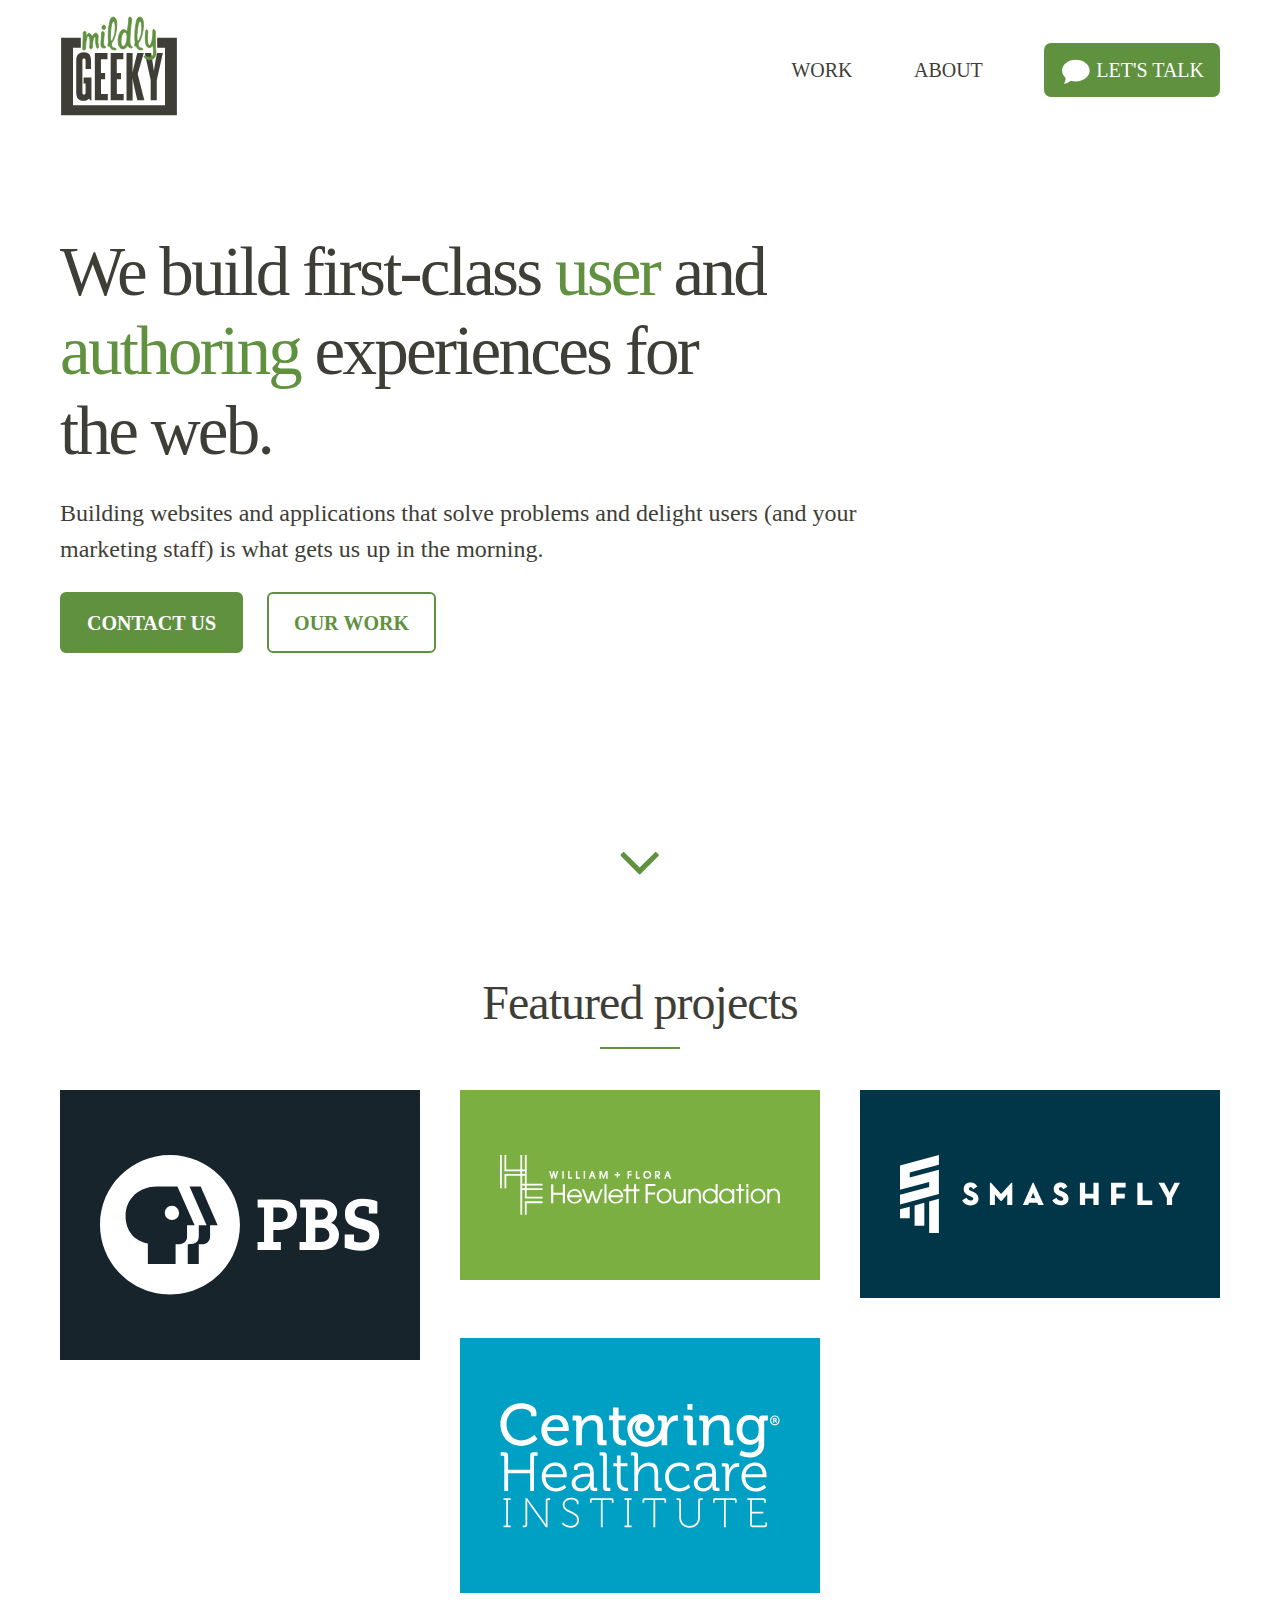
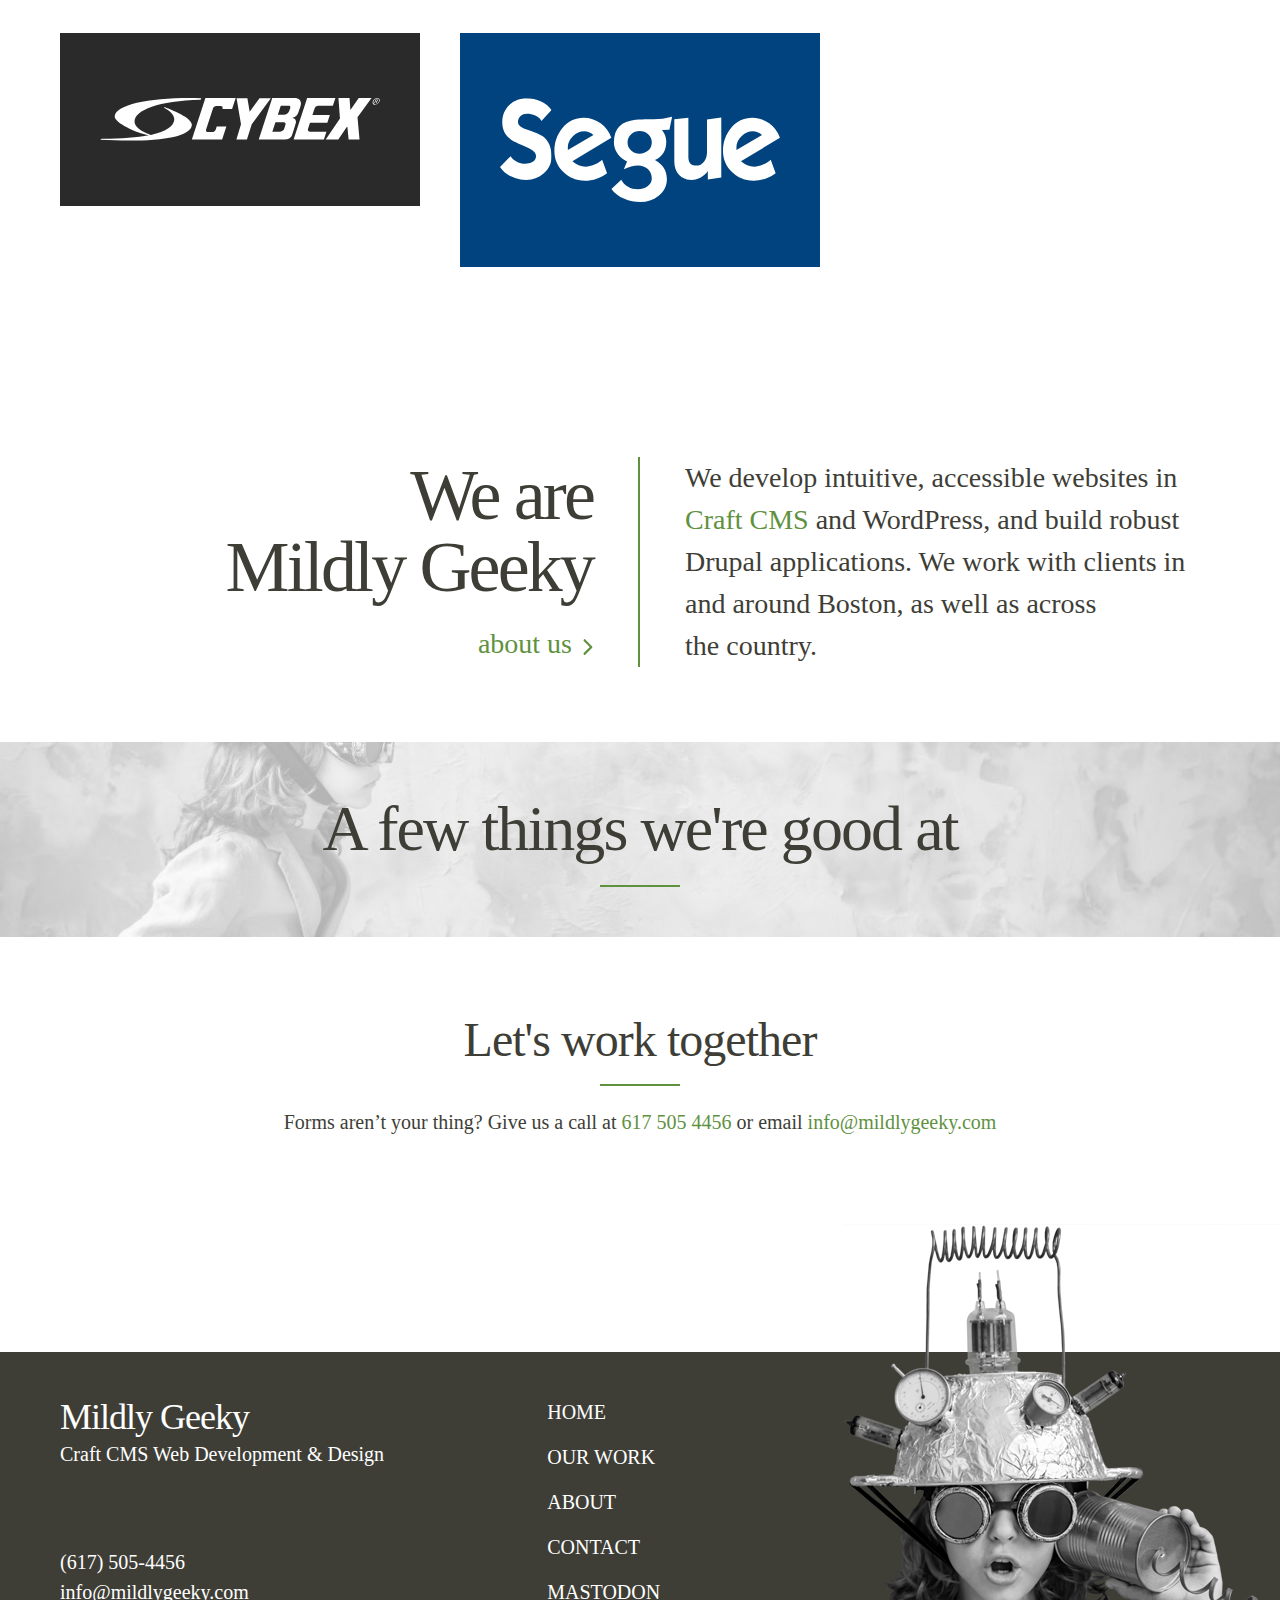
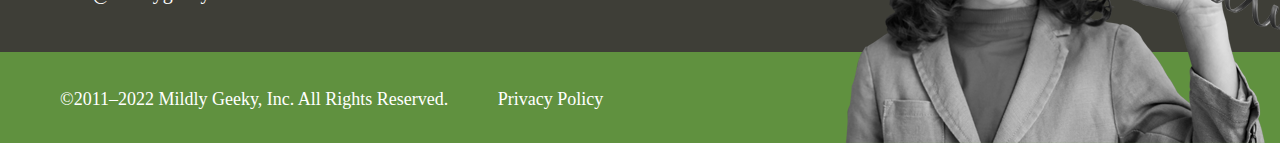
==== commit 586f829a: "Adds Mastodon verification" ====
--- a/public/index.html
+++ b/public/index.html
@@ -325,6 +325,7 @@
 <li><a href="work.html" title="Our Work">Our Work</a></li>
 <li><a href="about.html" title="About">About</a></li>
 <li><a href="contact.html" title="Contact">Contact</a></li>
+<li><a rel="me" href="https://hachyderm.io/@mildlygeeky">Mastodon</a></li>
 </ul>
                     </nav>
                 </div>
